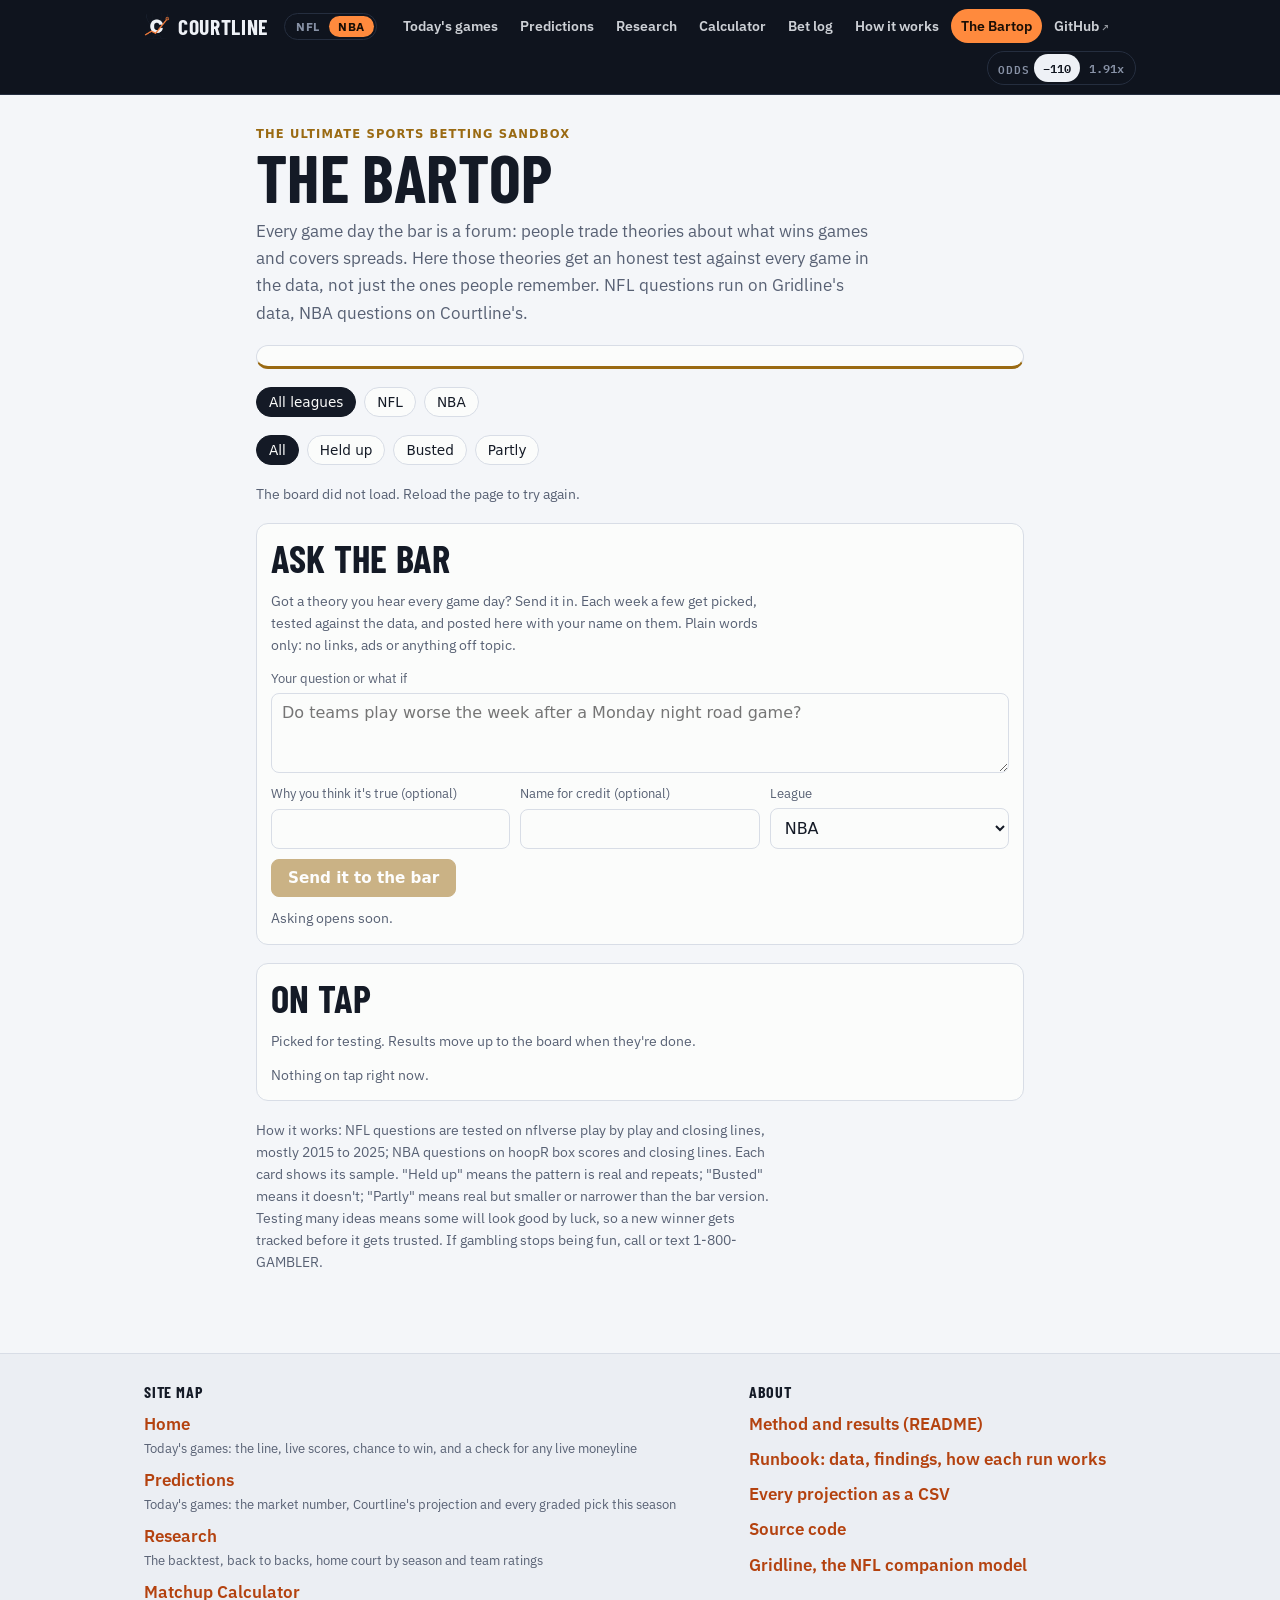
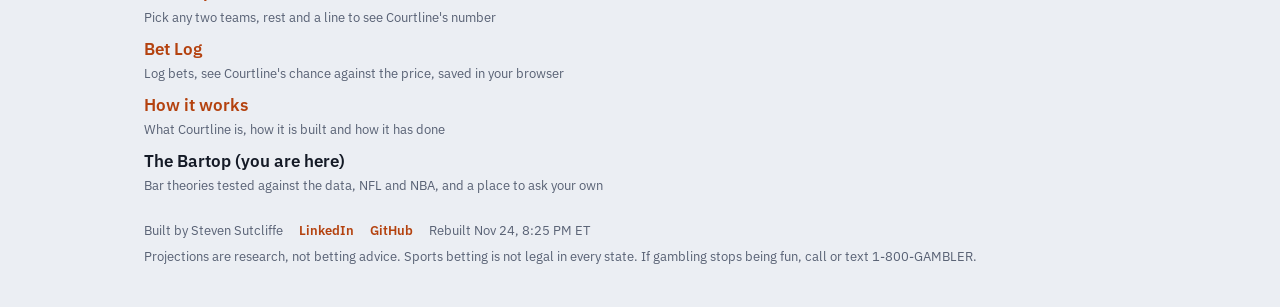
==== docs/bartop.html @ 15ea5fbc "Site rebuild 2026-11-25_0128Z" ====
<!doctype html>
<html lang="en">
<head>
<meta charset="utf-8">
<meta name="viewport" content="width=device-width, initial-scale=1, viewport-fit=cover">
<title>The Bartop: betting theories tested against the data | Courtline</title>
<meta name="description" content="Bar talk put to the test: NFL and NBA betting theories checked against every game in the data, with verdicts of held up, busted or partly. Ask your own.">
<link rel="canonical" href="https://stevopotpie.github.io/courtline/bartop.html">
<meta property="og:title" content="The Bartop: betting theories tested against the data | Courtline">
<meta property="og:description" content="Bar talk put to the test: NFL and NBA betting theories checked against every game in the data, with verdicts of held up, busted or partly. Ask your own.">
<meta property="og:type" content="website">
<meta property="og:url" content="https://stevopotpie.github.io/courtline/bartop.html">
<meta property="og:image" content="https://stevopotpie.github.io/courtline/og.png">
<meta name="twitter:card" content="summary_large_image">
<link rel="icon" type="image/png" href="icon.png">
<link rel="apple-touch-icon" href="icon.png">
<link rel="preconnect" href="https://fonts.googleapis.com">
<link rel="preconnect" href="https://fonts.gstatic.com" crossorigin>
<link rel="stylesheet" href="https://fonts.googleapis.com/css2?family=Barlow+Condensed:wght@600;700&family=IBM+Plex+Mono:wght@500;600&family=IBM+Plex+Sans:wght@400;500;600&display=swap">
<link rel="stylesheet" href="courtline.css?v=0a99e062">
<script src="courtline.js?v=d010fda8"></script>
</head>
<body>
<nav class="cl-nav" aria-label="Courtline pages"><div class="cl-in"><a class="cl-brand" href="./"><img src="icon.png" alt="" width="26" height="26">Courtline</a><span class="sb-sw" role="group" aria-label="Switch sport"><a href="https://stevopotpie.github.io/gridline/" title="Gridline, the NFL model">NFL</a><a class="on" href="./" aria-current="true" title="Courtline, the NBA model">NBA</a></span><div class="cl-links"><a href="index.html">Today's games</a><a href="predictions.html">Predictions</a><a href="research.html">Research</a><a href="calculator.html">Calculator</a><a href="bet-log.html">Bet log</a><a href="how-it-works.html">How it works</a><a href="bartop.html" aria-current="page">The Bartop</a><a class="ext" href="https://github.com/stevopotpie/courtline">GitHub</a></div><div class="odds-toggle" role="group" aria-label="Show odds as"><span class="ot-l">Odds</span><button type="button" data-fmt="am" aria-pressed="true" title="American odds">&minus;110</button><button type="button" data-fmt="dec" aria-pressed="false" title="Decimal odds">1.91x</button></div></div></nav>
<main class="wrap" style="padding-top:2rem;padding-bottom:3rem"><!-- The Bartop, public page body (shared by Gridline and Courtline; copy changes to both). courtline is gridline or courtline.
     Verdicts and the On tap list come from /gridline/bartop.json, updated after each weekly review.
     ASK_URL is the Cloudflare Worker from bartop/worker.js; while it is empty the form says asking opens soon. -->
<style>
.bt{--bt-panel:var(--panel,#fbfcfb);--bt-line:var(--line,#d5dcd7);--bt-ink:var(--ink,#18201b);--bt-muted:var(--muted,#5b665f);--bt-chip:rgba(127,127,127,.12);
  --bt-held:#1f7a4a;--bt-busted:#b23b2e;--bt-partly:#a86b08;--bt-brass:#9a6a12;display:grid;gap:18px}
@media (prefers-color-scheme: dark){.bt{--bt-held:#5fd394;--bt-busted:#ef7d6f;--bt-partly:#e6a933;--bt-brass:#d9a441}}
.bt h1{margin:0}
.bt .sub{color:var(--bt-muted);margin:.4rem 0 0;max-width:62ch}
.bt .eb{font:600 .72rem system-ui,sans-serif;letter-spacing:.1em;text-transform:uppercase;color:var(--bt-brass)}
.bt .rail{display:flex;flex-wrap:wrap;gap:8px 22px;align-items:baseline;border:1px solid var(--bt-line);border-bottom:3px solid var(--bt-brass);border-radius:12px;padding:10px 14px;background:var(--bt-panel)}
.bt .tally b{font:700 1.6rem/1 var(--f-display,var(--font-display,system-ui));font-variant-numeric:tabular-nums;margin-right:5px}
.bt .tally span{font:600 .7rem system-ui,sans-serif;letter-spacing:.08em;text-transform:uppercase;color:var(--bt-muted)}
.bt .tally.held b{color:var(--bt-held)}.bt .tally.busted b{color:var(--bt-busted)}.bt .tally.partly b{color:var(--bt-partly)}
.bt .chips{display:flex;flex-wrap:wrap;gap:8px}
.bt .chip{border:1px solid var(--bt-line);background:var(--bt-panel);color:var(--bt-ink);border-radius:999px;padding:6px 12px;font:500 .85rem system-ui,sans-serif;cursor:pointer}
.bt .chip[aria-pressed="true"]{background:var(--bt-ink);color:var(--bt-panel);border-color:var(--bt-ink)}
.bt .cards{display:grid;gap:12px;grid-template-columns:minmax(0,1fr)}
@media (min-width:700px){.bt .cards{grid-template-columns:repeat(2,minmax(0,1fr))}}
.bt .card{background:var(--bt-panel);border:1px solid var(--bt-line);border-radius:12px;padding:14px;display:grid;gap:8px;align-content:start;min-width:0}
.bt .top{display:flex;justify-content:space-between;gap:8px;align-items:center;flex-wrap:wrap}
.bt .stamp{font:700 .78rem var(--f-display,var(--font-display,system-ui));letter-spacing:.1em;text-transform:uppercase;border:2px solid currentColor;border-radius:4px;padding:1px 8px}
.bt .stamp.held{color:var(--bt-held)}.bt .stamp.busted{color:var(--bt-busted)}.bt .stamp.partly{color:var(--bt-partly)}.bt .stamp.cant{color:var(--bt-muted)}
.bt .tags{display:flex;gap:8px;align-items:center}
.bt .lg{font:700 .7rem system-ui,sans-serif;letter-spacing:.08em;border-radius:4px;padding:1px 7px;background:var(--bt-ink);color:var(--bt-panel)}
.bt .lg.NBA{background:var(--bt-brass);color:#fff}
.bt .topic{font:600 .7rem system-ui,sans-serif;letter-spacing:.08em;text-transform:uppercase;color:var(--bt-muted)}
.bt .q{font:600 1.3rem/1.15 var(--f-display,var(--font-display,system-ui));margin:0}
.bt .stat{font:500 .86rem/1.45 ui-monospace,Menlo,monospace;background:var(--bt-chip);border-radius:8px;padding:8px 10px}
.bt .line{margin:0;font-size:.9rem}
.bt .line b{font:600 .7rem system-ui,sans-serif;letter-spacing:.08em;text-transform:uppercase;color:var(--bt-muted);margin-right:6px}
.bt .foot{font:400 .76rem ui-monospace,Menlo,monospace;color:var(--bt-muted);border-top:1px dashed var(--bt-line);padding-top:6px}
.bt .panel2{background:var(--bt-panel);border:1px solid var(--bt-line);border-radius:12px;padding:14px;display:grid;gap:12px}
.bt h2{margin:0}
.bt .note{font-size:.86rem;color:var(--bt-muted);margin:0}
.bt form{display:grid;gap:10px}
.bt label{display:grid;gap:4px;font-size:.82rem;color:var(--bt-muted)}
.bt textarea,.bt input,.bt select{font:400 1rem system-ui,sans-serif;padding:9px 10px;border:1px solid var(--bt-line);border-radius:8px;background:transparent;color:var(--bt-ink);width:100%;box-sizing:border-box}
.bt textarea{min-height:80px;resize:vertical}
.bt .g3{display:grid;grid-template-columns:repeat(auto-fit,minmax(180px,1fr));gap:10px}
.bt .hp{position:absolute;left:-9999px;width:1px;height:1px;overflow:hidden}
.bt button.go{font:600 .95rem system-ui,sans-serif;border-radius:8px;padding:9px 16px;border:1px solid var(--bt-brass);background:var(--bt-brass);color:#fff;cursor:pointer;justify-self:start}
.bt button.go:disabled{opacity:.5;cursor:default}
.bt .msg{margin:0;font-size:.88rem}.bt .msg.err{color:var(--bt-busted)}
.bt .tap{display:grid;gap:10px}
.bt .tap div{border-top:1px solid var(--bt-line);padding-top:10px}.bt .tap div:first-child{border-top:0;padding-top:0}
.bt .tap p{margin:0}
</style>
<div class="bt">
  <header>
    <div class="eb">The Ultimate Sports Betting Sandbox</div>
    <h1>The Bartop</h1>
    <p class="sub">Every game day the bar is a forum: people trade theories about what wins games and covers spreads. Here those theories get an honest test against every game in the data, not just the ones people remember. NFL questions run on Gridline's data, NBA questions on Courtline's.</p>
  </header>
  <div class="rail" id="bt-tally"></div>
  <div class="chips" id="bt-leagues" role="group" aria-label="Filter by league"></div>
  <div class="chips" id="bt-verdicts" role="group" aria-label="Filter by verdict"></div>
  <div class="cards" id="bt-cards"><p class="note">Pouring the verdicts…</p></div>

  <section class="panel2" id="ask">
    <h2>Ask the bar</h2>
    <p class="note">Got a theory you hear every game day? Send it in. Each week a few get picked, tested against the data, and posted here with your name on them. Plain words only: no links, ads or anything off topic.</p>
    <form id="bt-form" novalidate>
      <label>Your question or what if<textarea id="bt-q" maxlength="300" required placeholder="Do teams play worse the week after a Monday night road game?"></textarea></label>
      <div class="g3">
        <label>Why you think it's true (optional)<input id="bt-why" maxlength="200" autocomplete="off"></label>
        <label>Name for credit (optional)<input id="bt-name" maxlength="40" autocomplete="off"></label>
        <label>League<select id="bt-league"><option>NFL</option><option>NBA</option></select></label>
      </div>
      <div class="hp" aria-hidden="true"><label>Leave this empty<input id="bt-website" tabindex="-1" autocomplete="off"></label></div>
      <button type="submit" class="go" id="bt-send">Send it to the bar</button>
      <p class="msg" id="bt-msg" aria-live="polite"></p>
    </form>
  </section>

  <section class="panel2">
    <h2>On tap</h2>
    <p class="note">Picked for testing. Results move up to the board when they're done.</p>
    <div class="tap" id="bt-tap"><p class="note">Nothing on tap right now.</p></div>
  </section>

  <p class="note">How it works: NFL questions are tested on nflverse play by play and closing lines, mostly 2015 to 2025; NBA questions on hoopR box scores and closing lines. Each card shows its sample. "Held up" means the pattern is real and repeats; "Busted" means it doesn't; "Partly" means real but smaller or narrower than the bar version. Testing many ideas means some will look good by luck, so a new winner gets tracked before it gets trusted. If gambling stops being fun, call or text 1-800-GAMBLER.</p>
</div>
<script>
(function () {
  var SITE = "courtline", ASK_URL = "", DATA = "/gridline/bartop.json";
  var V = {held: "Held up", busted: "Busted", partly: "Partly", cant: "Can't test"};
  var $ = function (id) { return document.getElementById(id); };
  var el = function (t, c, x) { var e = document.createElement(t); if (c) e.className = c; if (x != null) e.textContent = x; return e; };
  var tested = [], league = "all", verdict = "all";
  $("bt-league").value = SITE === "courtline" ? "NBA" : "NFL";
  function chips(box, list, get, set) {
    list.forEach(function (o) { var b = el("button", "chip", o[1]); b.type = "button"; b.setAttribute("aria-pressed", String(o[0] === get()));
      b.addEventListener("click", function () { set(o[0]); [].forEach.call(box.children, function (x) { x.setAttribute("aria-pressed", String(x === b)); }); render(); });
      box.appendChild(b); });
  }
  chips($("bt-leagues"), [["all", "All leagues"], ["NFL", "NFL"], ["NBA", "NBA"]], function () { return league; }, function (v) { league = v; });
  chips($("bt-verdicts"), [["all", "All"], ["held", "Held up"], ["busted", "Busted"], ["partly", "Partly"]], function () { return verdict; }, function (v) { verdict = v; });
  function render() {
    var box = $("bt-cards"); box.innerHTML = "";
    var list = tested.filter(function (v) { return (league === "all" || v.league === league) && (verdict === "all" || v.verdict === verdict); })
      .sort(function (a, b) { return (b.order || 0) - (a.order || 0); });
    if (!list.length) { box.appendChild(el("p", "note", tested.length ? "No verdicts match. Try another filter." : "The board fills as questions get tested.")); return; }
    list.forEach(function (v) {
      var c = el("article", "card"), top = el("div", "top"), tags = el("div", "tags");
      tags.appendChild(el("span", "lg " + v.league, v.league)); tags.appendChild(el("span", "topic", v.topic || ""));
      top.appendChild(el("span", "stamp " + (V[v.verdict] ? v.verdict : "cant"), V[v.verdict] || "Can't test")); top.appendChild(tags);
      c.appendChild(top); c.appendChild(el("h3", "q", "“" + v.q + "”"));
      if (v.stat) c.appendChild(el("div", "stat", v.stat));
      [["Why", v.why], ["For a bet", v.bet]].forEach(function (p) { if (!p[1]) return; var l = el("p", "line"); l.appendChild(el("b", null, p[0])); l.appendChild(document.createTextNode(p[1])); c.appendChild(l); });
      c.appendChild(el("div", "foot", [v.tested ? "Tested " + v.tested : "", v.asked ? "asked by " + v.asked : "", v.sample || ""].filter(Boolean).join(" · ")));
      box.appendChild(c);
    });
  }
  fetch(DATA, {cache: "no-cache"}).then(function (r) { return r.json(); }).then(function (d) {
    tested = d.tested || [];
    var n = function (k) { return tested.filter(function (v) { return v.verdict === k; }).length; }, t = $("bt-tally");
    [["", tested.length, "tested"], ["held", n("held"), "held up"], ["busted", n("busted"), "busted"], ["partly", n("partly"), "partly"], ["", (d.on_tap || []).length, "on tap"]]
      .forEach(function (x) { var s = el("div", "tally " + x[0]); s.appendChild(el("b", null, String(x[1]))); s.appendChild(el("span", null, x[2])); t.appendChild(s); });
    var tap = $("bt-tap");
    if ((d.on_tap || []).length) { tap.innerHTML = ""; d.on_tap.forEach(function (q) { var row = el("div"); row.appendChild(el("p", null, q.text));
      row.appendChild(el("p", "note", [q.league, q.status === "testing" ? "testing now" : "on tap", q.name ? "asked by " + q.name : ""].filter(Boolean).join(" · "))); tap.appendChild(row); }); }
    render();
  }).catch(function () { $("bt-cards").innerHTML = '<p class="note">The board did not load. Reload the page to try again.</p>'; });

  var msg = function (t, err) { $("bt-msg").textContent = t; $("bt-msg").className = "msg" + (err ? " err" : ""); };
  if (!ASK_URL) { $("bt-send").disabled = true; msg("Asking opens soon."); }
  $("bt-form").addEventListener("submit", function (e) {
    e.preventDefault(); if (!ASK_URL) return;
    var text = $("bt-q").value.trim();
    if (text.length < 15) { msg("Write the theory out in a sentence so it can be tested.", true); return; }
    $("bt-send").disabled = true; msg("Sending…");
    fetch(ASK_URL, {method: "POST", headers: {"Content-Type": "application/json"}, body: JSON.stringify({text: text, why: $("bt-why").value, name: $("bt-name").value,
      league: $("bt-league").value, site: SITE, website: $("bt-website").value})})
      .then(function (r) { return r.json().catch(function () { return {}; }).then(function (j) { return {ok: r.ok && j.ok, err: j.error}; }); })
      .then(function (r) { if (r.ok) { $("bt-q").value = ""; $("bt-why").value = ""; msg("Got it. If it gets picked, it goes on tap here with your name on it."); }
        else msg(r.err || "Couldn't send that. Try again in a minute.", true); })
      .catch(function () { msg("Couldn't send that. Try again in a minute.", true); })
      .then(function () { $("bt-send").disabled = false; });
  });
})();
</script>
</main><footer class="cl-map"><div class="cl-in"><nav aria-label="Site map"><h2>Site map</h2><ul><li><a href="./">Home</a><span class="d">Today&#x27;s games: the line, live scores, chance to win, and a check for any live moneyline</span></li><li><a href="predictions.html">Predictions</a><span class="d">Today&#x27;s games: the market number, Courtline&#x27;s projection and every graded pick this season</span></li><li><a href="research.html">Research</a><span class="d">The backtest, back to backs, home court by season and team ratings</span></li><li><a href="calculator.html">Matchup Calculator</a><span class="d">Pick any two teams, rest and a line to see Courtline&#x27;s number</span></li><li><a href="bet-log.html">Bet Log</a><span class="d">Log bets, see Courtline&#x27;s chance against the price, saved in your browser</span></li><li><a href="how-it-works.html">How it works</a><span class="d">What Courtline is, how it is built and how it has done</span></li><li><span class="here">The Bartop (you are here)</span><span class="d">Bar theories tested against the data, NFL and NBA, and a place to ask your own</span></li></ul></nav><nav aria-label="About Courtline"><h2>About</h2><ul><li><a href="https://github.com/stevopotpie/courtline#readme">Method and results (README)</a></li><li><a href="https://github.com/stevopotpie/courtline/blob/main/RUNBOOK.md">Runbook: data, findings, how each run works</a></li><li><a href="https://github.com/stevopotpie/courtline/blob/main/data/predictions.csv">Every projection as a CSV</a></li><li><a href="https://github.com/stevopotpie/courtline">Source code</a></li><li><a href="https://stevopotpie.github.io/gridline/">Gridline, the NFL companion model</a></li></ul></nav><div class="foot"><span>Built by Steven Sutcliffe</span><a href="https://www.linkedin.com/in/steven-sutcliffe/">LinkedIn</a><a href="https://github.com/stevopotpie">GitHub</a><span>Rebuilt Nov 24, 8:25 PM ET</span><span>Projections are research, not betting advice. Sports betting is not legal in every state. If gambling stops being fun, call or text 1-800-GAMBLER.</span></div></div></footer>
</body>
</html>
---- docs/courtline.css ----
/* Courtline site styles, shared by every page (copied to docs/ by site/build.py).
   Layout: one reading column per page; a dark arena-scoreboard bar on top; court-line orange as the one accent. */
:root {
  --bg: #F4F6F9; --surface: #FFFFFF; --sunk: #EBEEF3; --ink: #141A26; --muted: #586174; --line: #D8DDE6; --court: #E4E8EF;
  --accent: #D9541A; --accent-ink: #B4420F; --accent-soft: #FBE5D9;
  --good: #1F7A4D; --good-soft: #DDF1E6; --bad: #B4232A; --bad-soft: #F8DEDF; --warn: #A26300;
  --board: #0F141E; --board-edge: #252E3F; --board-ink: #EEF1F6; --board-dim: #8892A6; --board-digit: #FF8A3D;
  --font-display: "Barlow Condensed", "Arial Narrow", "Roboto Condensed", sans-serif;
  --font-body: "IBM Plex Sans", "Segoe UI", system-ui, sans-serif;
  --font-mono: "IBM Plex Mono", ui-monospace, "Cascadia Mono", Consolas, monospace;
  color-scheme: light;
}
@media (prefers-color-scheme: dark) {
  :root:not([data-theme="light"]) {
    --bg: #0D121B; --surface: #141B27; --sunk: #101622; --ink: #E7EBF2; --muted: #9AA3B6; --line: #283246; --court: #1B2434;
    --accent: #F07A3A; --accent-ink: #F59A64; --accent-soft: #3A2418;
    --good: #4CC38A; --good-soft: #15302A; --bad: #F2777D; --bad-soft: #3A1C21; --warn: #F0B455;
    --board: #070A10; --board-edge: #222B3B;
    color-scheme: dark;
  }
}
:root[data-theme="dark"] {
  --bg: #0D121B; --surface: #141B27; --sunk: #101622; --ink: #E7EBF2; --muted: #9AA3B6; --line: #283246; --court: #1B2434;
  --accent: #F07A3A; --accent-ink: #F59A64; --accent-soft: #3A2418;
  --good: #4CC38A; --good-soft: #15302A; --bad: #F2777D; --bad-soft: #3A1C21; --warn: #F0B455;
  --board: #070A10; --board-edge: #222B3B;
  color-scheme: dark;
}

*, *::before, *::after { box-sizing: border-box; }
html { -webkit-text-size-adjust: 100%; }
body { margin: 0; background: var(--bg); color: var(--ink); font-family: var(--font-body); font-size: 1.0625rem; line-height: 1.6; }
img { max-width: 100%; }
[hidden] { display: none !important; }
a { color: var(--accent-ink); text-underline-offset: 3px; }
:focus-visible { outline: 2px solid var(--accent); outline-offset: 3px; border-radius: 4px; }
.wrap { max-width: 50rem; margin: 0 auto; padding-left: max(16px, env(safe-area-inset-left, 0px)); padding-right: max(16px, env(safe-area-inset-right, 0px)); }
.wrap.wide { max-width: 64rem; }

h1, h2, h3 { font-family: var(--font-display); font-weight: 700; line-height: 1.05; text-wrap: balance; margin: 0; letter-spacing: 0.005em; }
h1 { font-size: clamp(2.4rem, 6.5vw, 4.2rem); text-transform: uppercase; }
h2 { font-size: clamp(1.75rem, 4.2vw, 2.4rem); text-transform: uppercase; }
h3 { font-size: 1.3rem; text-transform: uppercase; letter-spacing: 0.02em; }
p { margin: 0; max-width: 65ch; }
.eyebrow { font-family: var(--font-mono); font-size: 0.76rem; letter-spacing: 0.12em; text-transform: uppercase; color: var(--accent-ink); font-weight: 600; }
.num, .mono { font-family: var(--font-mono); font-variant-numeric: tabular-nums; }
.muted { color: var(--muted); }
.small { font-size: 0.88rem; }

/* top bar */
.cl-nav { background: var(--board); color: var(--board-ink); position: sticky; top: env(safe-area-inset-top, 0px); z-index: 20; border-bottom: 1px solid var(--board-edge); }
body::before { content: ""; position: fixed; inset: 0 0 auto; height: env(safe-area-inset-top, 0px); background: var(--board); z-index: 21; }
.cl-nav .cl-in { max-width: 64rem; margin: 0 auto; display: flex; align-items: center; gap: 0.5rem 1rem; flex-wrap: wrap; padding: 0.55rem max(16px, env(safe-area-inset-right, 0px)) 0.55rem max(16px, env(safe-area-inset-left, 0px)); }
.cl-brand { display: inline-flex; align-items: center; gap: 0.5rem; color: inherit; text-decoration: none; font-family: var(--font-display); font-weight: 700; font-size: 1.35rem; text-transform: uppercase; letter-spacing: 0.03em; }
.cl-brand img { width: 26px; height: 26px; border-radius: 6px; }
/* NFL | NBA switch between the two sandbox sites, next to the logo */
.sb-sw { order: 1; display: inline-flex; border: 1px solid var(--board-edge); border-radius: 999px; padding: 2px; flex: none; }
.sb-sw a { font: 700 0.74rem var(--font-body); letter-spacing: 0.06em; color: var(--board-dim); text-decoration: none; border-radius: 999px; padding: 3px 9px; }
.sb-sw a:hover { color: var(--board-ink); }
.sb-sw a.on { background: var(--board-digit); color: #1A0E05; }
@media (max-width: 480px) { .odds-toggle .ot-l { display: none; } .odds-toggle button { padding: 3px 6px; font-size: 0.72rem; } .cl-nav .cl-in { column-gap: 0.5rem; } .cl-brand { font-size: 1.1rem; gap: 0.35rem; } .cl-brand img { width: 22px; height: 22px; } .sb-sw a { padding: 3px 6px; font-size: 0.7rem; } }
.cl-links { display: flex; gap: 2px; overflow-x: auto; scrollbar-width: none; min-width: 0; flex: 1 1 auto; order: 2; }
.cl-links::-webkit-scrollbar { display: none; }
.cl-links a { color: var(--board-ink); text-decoration: none; font-weight: 600; font-size: 0.86rem; padding: 6px 10px; border-radius: 999px; white-space: nowrap; opacity: 0.85; }
.cl-links a:hover { opacity: 1; background: rgba(255, 255, 255, 0.1); }
.cl-links a[aria-current="page"] { background: var(--board-digit); color: #1A0E05; opacity: 1; }
.cl-links .ext::after { content: " ↗"; font-size: 0.75em; opacity: 0.7; }
.odds-toggle { order: 3; margin-left: auto; display: inline-flex; border: 1px solid var(--board-edge); border-radius: 999px; padding: 2px; }
.odds-toggle button { font: 600 0.78rem var(--font-mono); color: var(--board-dim); background: transparent; border: 0; border-radius: 999px; padding: 4px 9px; cursor: pointer; }
.odds-toggle button[aria-pressed="true"] { background: var(--board-ink); color: var(--board); }
.odds-toggle .ot-l { font: 600 0.66rem var(--font-mono); letter-spacing: 0.1em; text-transform: uppercase; color: var(--board-dim); padding: 0 4px 0 8px; align-self: center; }
.odds-in { display: flex; gap: 0.5rem; align-items: center; }
.odds-in input { flex: 1 1 auto; }
.odds-toggle.inline { order: 0; margin: 0; border-color: var(--line); background: var(--sunk); flex: none; }
.odds-toggle.inline button { color: var(--muted); padding: 6px 10px; }
.odds-toggle.inline button[aria-pressed="true"] { background: var(--ink); color: var(--bg); }
@media (max-width: 720px) {
  .cl-links { order: 4; flex-basis: 100%; }
}

/* page header */
.page-head { padding-block: 2.5rem 1.5rem; display: grid; gap: 0.9rem; }
.lede { font-size: 1.12rem; }
section.block { padding-block: 2.25rem; border-top: 1px solid var(--line); display: grid; gap: 1.1rem; }

/* buttons and pills */
.btn { display: inline-flex; align-items: center; gap: 0.5rem; font: 600 0.95rem var(--font-body); padding: 0.65rem 1.05rem; border-radius: 6px; text-decoration: none; border: 1.5px solid var(--ink); color: var(--ink); background: transparent; cursor: pointer; }
.btn.primary { background: var(--ink); color: var(--bg); }
.btn:hover { border-color: var(--accent); }
.btn.primary:hover { background: var(--accent); border-color: var(--accent); color: #fff; }
.btn.small { font-size: 0.85rem; padding: 0.4rem 0.75rem; }
.actions { display: flex; flex-wrap: wrap; gap: 0.75rem; }
.pill { display: inline-flex; align-items: center; gap: 0.3rem; font: 600 0.72rem var(--font-mono); letter-spacing: 0.04em; text-transform: uppercase; padding: 0.18rem 0.5rem; border-radius: 999px; background: var(--sunk); color: var(--muted); white-space: nowrap; }
.pill.lean { background: var(--accent-soft); color: var(--accent-ink); }
.pill.win { background: var(--good-soft); color: var(--good); }
.pill.loss { background: var(--bad-soft); color: var(--bad); }
.pill.b2b { background: var(--bad-soft); color: var(--bad); }

/* scoreboard */
.board { background: var(--board); color: var(--board-ink); border: 1px solid var(--board-edge); border-radius: 10px; padding: 1.15rem 1.25rem 1rem; display: grid; gap: 0.85rem; }
.board-head { display: flex; justify-content: space-between; gap: 0.5rem 1rem; flex-wrap: wrap; font: 600 0.72rem var(--font-mono); letter-spacing: 0.14em; text-transform: uppercase; color: var(--board-dim); }
.board-grid { display: grid; grid-template-columns: minmax(0, 1fr) auto auto; column-gap: clamp(1rem, 4vw, 2.5rem); row-gap: 0.35rem; align-items: baseline; }
.board-grid .col { font: 700 1.02rem var(--font-display); letter-spacing: 0.08em; text-transform: uppercase; color: var(--board-dim); text-align: right; }
.board-grid .row-label { font: 600 1.12rem var(--font-display); text-transform: uppercase; letter-spacing: 0.04em; }
.board-grid .digit { font: 600 clamp(1.6rem, 5.5vw, 2.5rem) var(--font-mono); font-variant-numeric: tabular-nums; color: var(--board-digit); text-align: right; line-height: 1.1; text-shadow: 0 0 18px rgba(255, 138, 61, 0.35); }
.board-grid .rule { grid-column: 1 / -1; height: 1px; background: var(--board-edge); }
.board-foot { font-size: 0.85rem; color: var(--board-dim); }

/* panels, stats, tables */
.panel { background: var(--surface); border: 1px solid var(--line); border-radius: 10px; padding: 1rem 1.1rem; display: grid; gap: 0.75rem; min-width: 0; }
.panel > * { min-width: 0; }
.stats { display: grid; grid-template-columns: repeat(auto-fit, minmax(11rem, 1fr)); gap: 0.9rem; }
.stat { border-left: 3px solid var(--accent); padding: 0.15rem 0 0.15rem 0.9rem; display: grid; gap: 0.2rem; min-width: 0; }
.stat .big { font: 600 1.75rem var(--font-mono); font-variant-numeric: tabular-nums; line-height: 1.1; }
.stat .what { font-weight: 600; font-size: 0.95rem; }
.stat .n { font-size: 0.85rem; color: var(--muted); }
.scroll { overflow-x: auto; }
table.t { width: 100%; border-collapse: collapse; font-size: 0.9rem; }
table.t th { text-align: left; font: 600 0.68rem var(--font-mono); letter-spacing: 0.1em; text-transform: uppercase; color: var(--muted); padding: 0.55rem 0.65rem; border-bottom: 1px solid var(--line); white-space: nowrap; }
table.t td { padding: 0.5rem 0.65rem; border-bottom: 1px solid var(--line); font-variant-numeric: tabular-nums; white-space: nowrap; }
table.t tr:last-child td { border-bottom: 0; }
table.t .r { text-align: right; }
table.t td.m { font-family: var(--font-mono); }

/* charts */
.chart svg { display: block; width: 100%; min-width: 540px; height: auto; }
.chart .t-label { fill: var(--ink); font: 600 14px var(--font-body); }
.chart .t-sub, .chart .t-axis { fill: var(--muted); font: 12px var(--font-mono); }
.chart .t-val { fill: var(--ink); font: 600 13px var(--font-mono); }
.chart .t-acc { fill: var(--accent-ink); font: 600 12px var(--font-mono); }
.chart .grid { stroke: var(--line); stroke-width: 1; fill: none; }
.chart .track { stroke: var(--line); stroke-width: 2; fill: none; }
.chart .coin { stroke: var(--muted); stroke-width: 1; stroke-dasharray: 3 4; fill: none; }
.chart .be { stroke: var(--accent); stroke-width: 2; fill: none; }
.chart .dot { fill: var(--ink); stroke: var(--surface); stroke-width: 2; }
.chart .bar { fill: var(--accent); }
.chart .bar2 { fill: var(--muted); opacity: 0.55; }
.caption { font-size: 0.85rem; color: var(--muted); }

/* forms */
.grid2 { display: grid; grid-template-columns: repeat(2, minmax(0, 1fr)); gap: 0.8rem 1rem; }
.grid2 .full { grid-column: 1 / -1; }
@media (max-width: 560px) { .grid2 { grid-template-columns: minmax(0, 1fr); } }
.field { display: grid; gap: 0.3rem; min-width: 0; }
.field > span { font: 600 0.72rem var(--font-mono); letter-spacing: 0.08em; text-transform: uppercase; color: var(--muted); }
.field input, .field select { font: 500 1rem var(--font-body); color: var(--ink); background: var(--bg); border: 1px solid var(--line); border-radius: 6px; padding: 0.55rem 0.65rem; width: 100%; min-width: 0; }
.field input:focus, .field select:focus { border-color: var(--accent); outline: none; box-shadow: 0 0 0 3px var(--accent-soft); }
.msg { font-size: 0.88rem; color: var(--muted); }

/* site map footer */
.cl-map { border-top: 1px solid var(--line); margin-top: 2rem; background: var(--sunk); }
.cl-map .cl-in { max-width: 64rem; margin: 0 auto; padding: 1.75rem max(16px, env(safe-area-inset-right, 0px)) 2.5rem max(16px, env(safe-area-inset-left, 0px)); display: grid; gap: 1.5rem; }
@media (min-width: 680px) { .cl-map .cl-in { grid-template-columns: 3fr 2fr; } }
.cl-map h2 { font: 700 1rem var(--font-display); text-transform: uppercase; letter-spacing: 0.05em; margin: 0 0 0.6rem; }
.cl-map ul { list-style: none; margin: 0; padding: 0; display: grid; gap: 0.5rem; }
.cl-map a { font-weight: 600; text-decoration: none; }
.cl-map a:hover { text-decoration: underline; }
.cl-map .d { display: block; color: var(--muted); font-size: 0.82rem; font-weight: 400; }
.cl-map .here { font-weight: 600; }
.cl-map .foot { grid-column: 1 / -1; font-size: 0.82rem; color: var(--muted); display: flex; flex-wrap: wrap; gap: 0.3rem 1rem; }

@media (prefers-reduced-motion: reduce) { * { transition: none !important; animation: none !important; } }
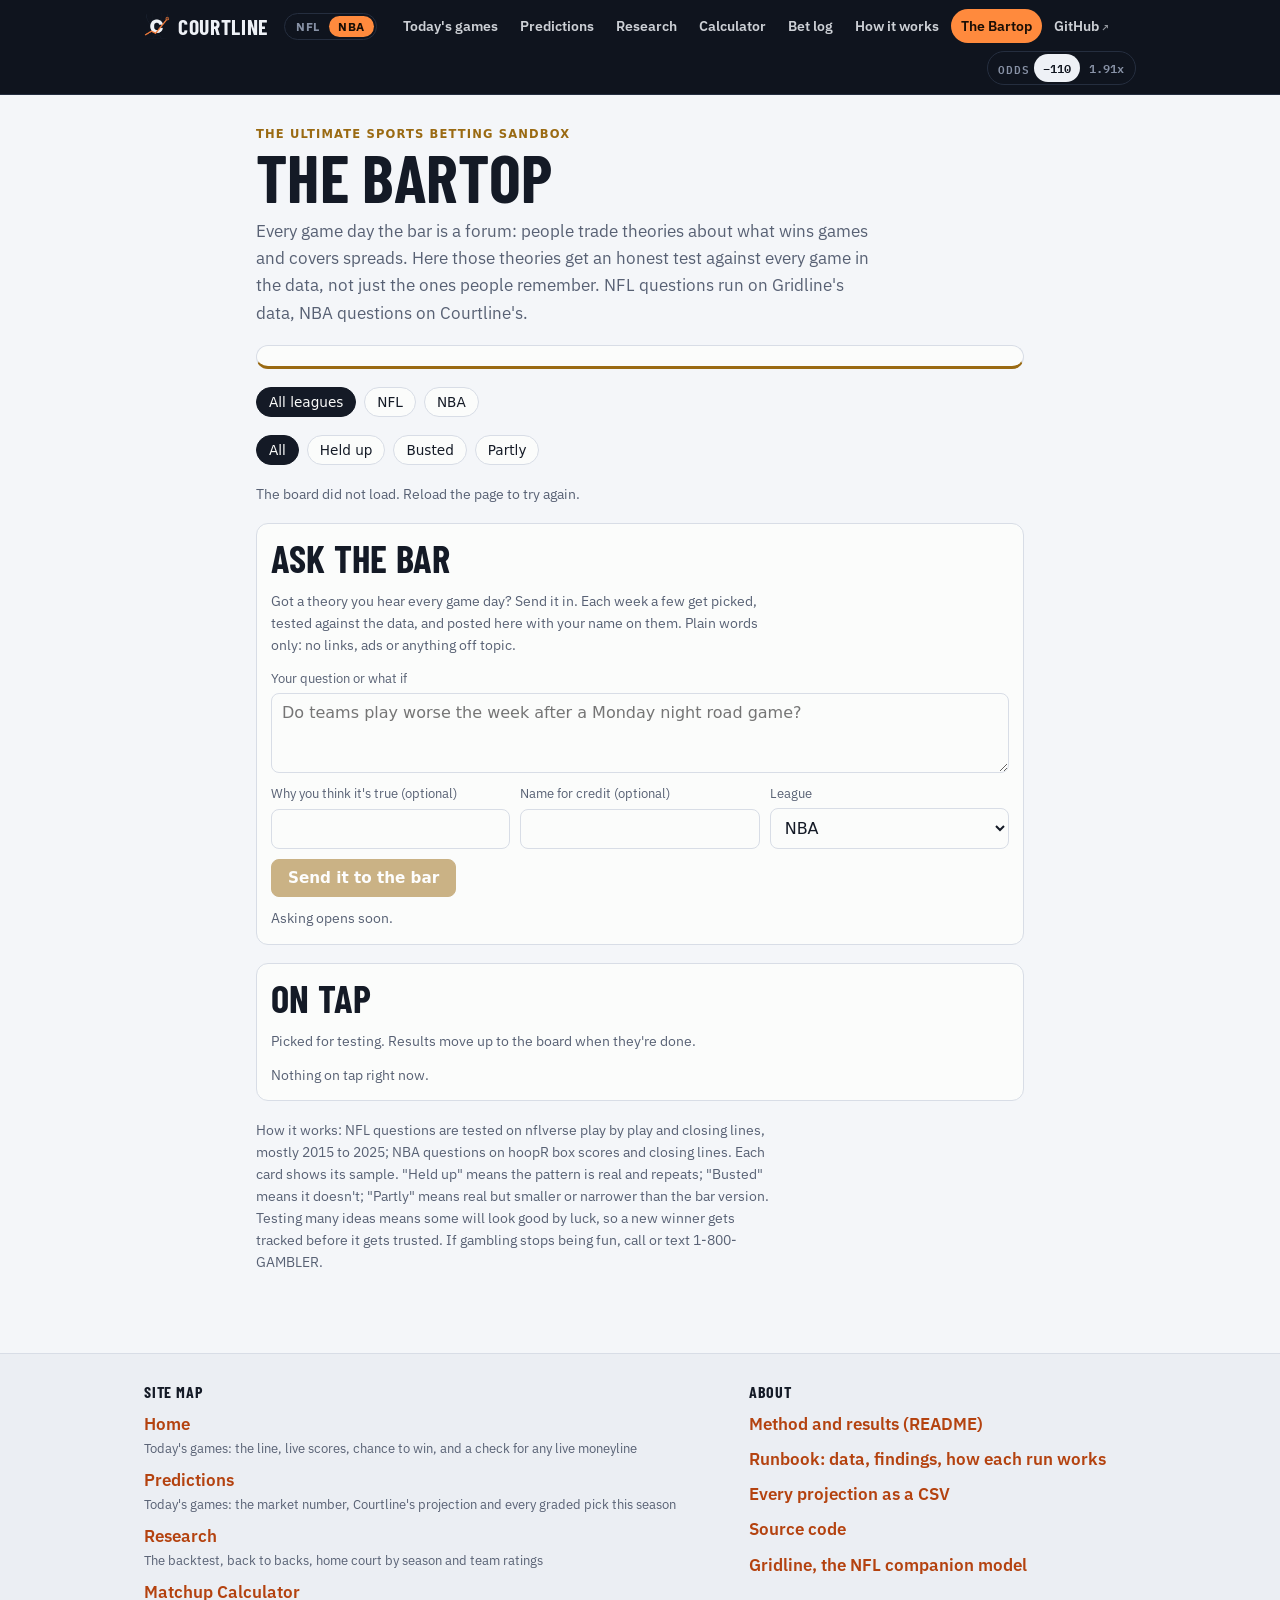
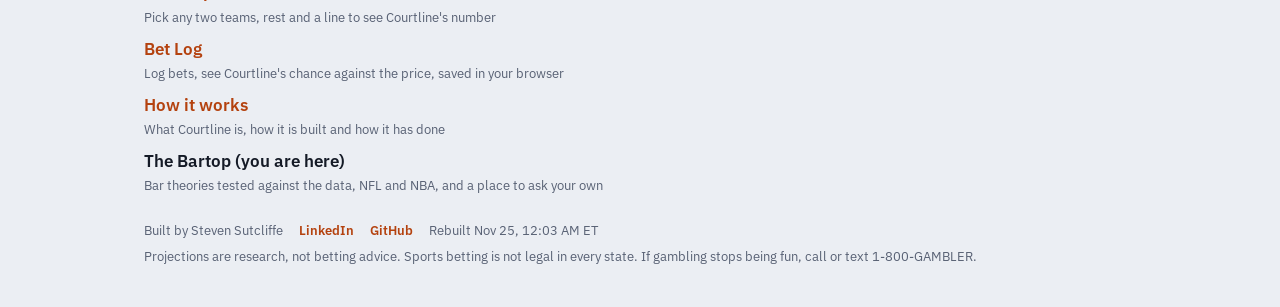
==== commit 9719d388: "NBA odds snapshot 2026-11-25_0502Z and site rebuild" ====
--- a/docs/bartop.html
+++ b/docs/bartop.html
@@ -164,6 +164,6 @@
   });
 })();
 </script>
-</main><footer class="cl-map"><div class="cl-in"><nav aria-label="Site map"><h2>Site map</h2><ul><li><a href="./">Home</a><span class="d">Today&#x27;s games: the line, live scores, chance to win, and a check for any live moneyline</span></li><li><a href="predictions.html">Predictions</a><span class="d">Today&#x27;s games: the market number, Courtline&#x27;s projection and every graded pick this season</span></li><li><a href="research.html">Research</a><span class="d">The backtest, back to backs, home court by season and team ratings</span></li><li><a href="calculator.html">Matchup Calculator</a><span class="d">Pick any two teams, rest and a line to see Courtline&#x27;s number</span></li><li><a href="bet-log.html">Bet Log</a><span class="d">Log bets, see Courtline&#x27;s chance against the price, saved in your browser</span></li><li><a href="how-it-works.html">How it works</a><span class="d">What Courtline is, how it is built and how it has done</span></li><li><span class="here">The Bartop (you are here)</span><span class="d">Bar theories tested against the data, NFL and NBA, and a place to ask your own</span></li></ul></nav><nav aria-label="About Courtline"><h2>About</h2><ul><li><a href="https://github.com/stevopotpie/courtline#readme">Method and results (README)</a></li><li><a href="https://github.com/stevopotpie/courtline/blob/main/RUNBOOK.md">Runbook: data, findings, how each run works</a></li><li><a href="https://github.com/stevopotpie/courtline/blob/main/data/predictions.csv">Every projection as a CSV</a></li><li><a href="https://github.com/stevopotpie/courtline">Source code</a></li><li><a href="https://stevopotpie.github.io/gridline/">Gridline, the NFL companion model</a></li></ul></nav><div class="foot"><span>Built by Steven Sutcliffe</span><a href="https://www.linkedin.com/in/steven-sutcliffe/">LinkedIn</a><a href="https://github.com/stevopotpie">GitHub</a><span>Rebuilt Nov 24, 8:25 PM ET</span><span>Projections are research, not betting advice. Sports betting is not legal in every state. If gambling stops being fun, call or text 1-800-GAMBLER.</span></div></div></footer>
+</main><footer class="cl-map"><div class="cl-in"><nav aria-label="Site map"><h2>Site map</h2><ul><li><a href="./">Home</a><span class="d">Today&#x27;s games: the line, live scores, chance to win, and a check for any live moneyline</span></li><li><a href="predictions.html">Predictions</a><span class="d">Today&#x27;s games: the market number, Courtline&#x27;s projection and every graded pick this season</span></li><li><a href="research.html">Research</a><span class="d">The backtest, back to backs, home court by season and team ratings</span></li><li><a href="calculator.html">Matchup Calculator</a><span class="d">Pick any two teams, rest and a line to see Courtline&#x27;s number</span></li><li><a href="bet-log.html">Bet Log</a><span class="d">Log bets, see Courtline&#x27;s chance against the price, saved in your browser</span></li><li><a href="how-it-works.html">How it works</a><span class="d">What Courtline is, how it is built and how it has done</span></li><li><span class="here">The Bartop (you are here)</span><span class="d">Bar theories tested against the data, NFL and NBA, and a place to ask your own</span></li></ul></nav><nav aria-label="About Courtline"><h2>About</h2><ul><li><a href="https://github.com/stevopotpie/courtline#readme">Method and results (README)</a></li><li><a href="https://github.com/stevopotpie/courtline/blob/main/RUNBOOK.md">Runbook: data, findings, how each run works</a></li><li><a href="https://github.com/stevopotpie/courtline/blob/main/data/predictions.csv">Every projection as a CSV</a></li><li><a href="https://github.com/stevopotpie/courtline">Source code</a></li><li><a href="https://stevopotpie.github.io/gridline/">Gridline, the NFL companion model</a></li></ul></nav><div class="foot"><span>Built by Steven Sutcliffe</span><a href="https://www.linkedin.com/in/steven-sutcliffe/">LinkedIn</a><a href="https://github.com/stevopotpie">GitHub</a><span>Rebuilt Nov 25, 12:03 AM ET</span><span>Projections are research, not betting advice. Sports betting is not legal in every state. If gambling stops being fun, call or text 1-800-GAMBLER.</span></div></div></footer>
 </body>
 </html>
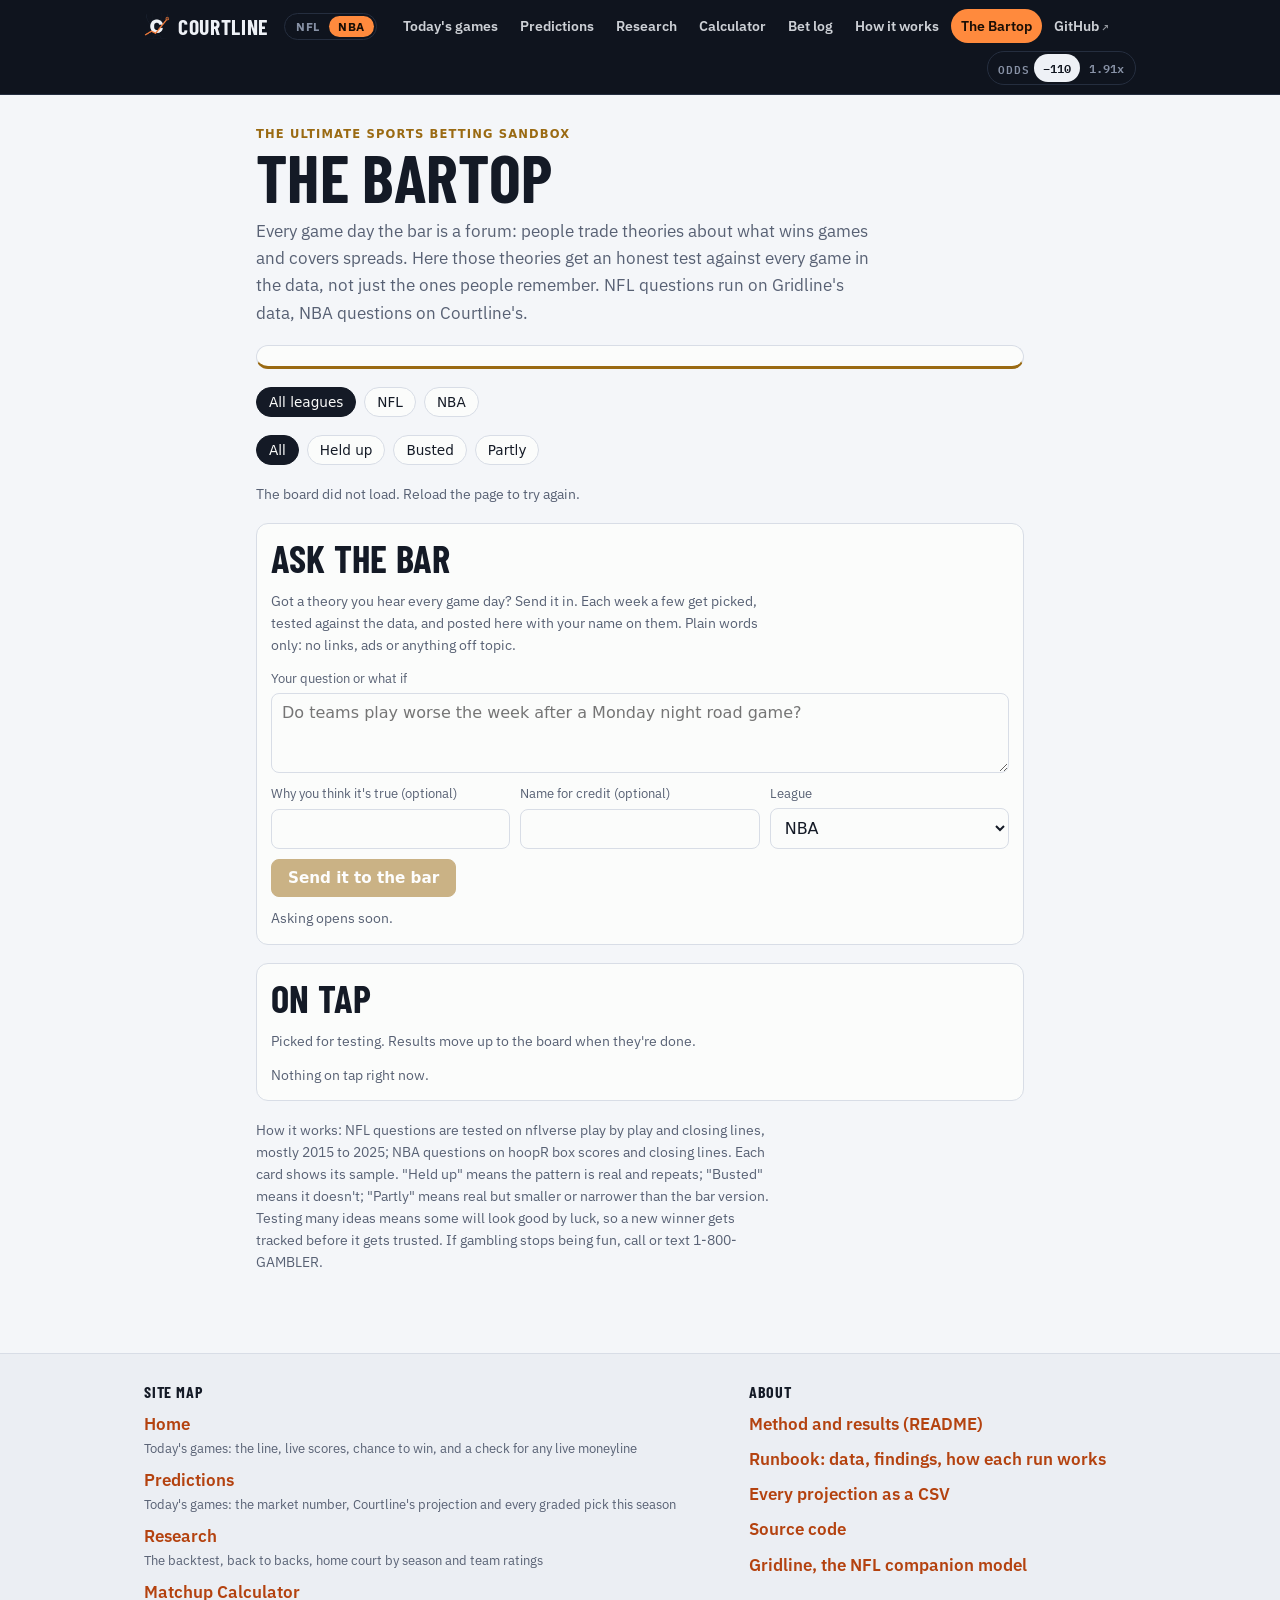
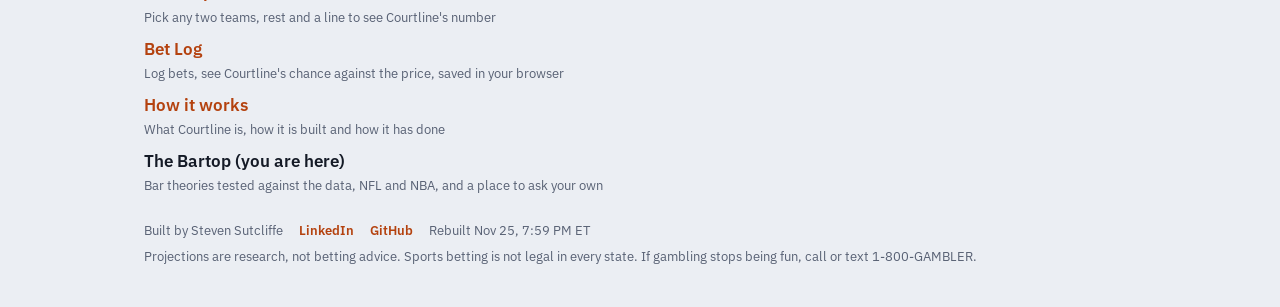
==== commit e209c81e: "Site rebuild 2026-11-26_0101Z" ====
--- a/docs/bartop.html
+++ b/docs/bartop.html
@@ -164,6 +164,6 @@
   });
 })();
 </script>
-</main><footer class="cl-map"><div class="cl-in"><nav aria-label="Site map"><h2>Site map</h2><ul><li><a href="./">Home</a><span class="d">Today&#x27;s games: the line, live scores, chance to win, and a check for any live moneyline</span></li><li><a href="predictions.html">Predictions</a><span class="d">Today&#x27;s games: the market number, Courtline&#x27;s projection and every graded pick this season</span></li><li><a href="research.html">Research</a><span class="d">The backtest, back to backs, home court by season and team ratings</span></li><li><a href="calculator.html">Matchup Calculator</a><span class="d">Pick any two teams, rest and a line to see Courtline&#x27;s number</span></li><li><a href="bet-log.html">Bet Log</a><span class="d">Log bets, see Courtline&#x27;s chance against the price, saved in your browser</span></li><li><a href="how-it-works.html">How it works</a><span class="d">What Courtline is, how it is built and how it has done</span></li><li><span class="here">The Bartop (you are here)</span><span class="d">Bar theories tested against the data, NFL and NBA, and a place to ask your own</span></li></ul></nav><nav aria-label="About Courtline"><h2>About</h2><ul><li><a href="https://github.com/stevopotpie/courtline#readme">Method and results (README)</a></li><li><a href="https://github.com/stevopotpie/courtline/blob/main/RUNBOOK.md">Runbook: data, findings, how each run works</a></li><li><a href="https://github.com/stevopotpie/courtline/blob/main/data/predictions.csv">Every projection as a CSV</a></li><li><a href="https://github.com/stevopotpie/courtline">Source code</a></li><li><a href="https://stevopotpie.github.io/gridline/">Gridline, the NFL companion model</a></li></ul></nav><div class="foot"><span>Built by Steven Sutcliffe</span><a href="https://www.linkedin.com/in/steven-sutcliffe/">LinkedIn</a><a href="https://github.com/stevopotpie">GitHub</a><span>Rebuilt Nov 25, 12:03 AM ET</span><span>Projections are research, not betting advice. Sports betting is not legal in every state. If gambling stops being fun, call or text 1-800-GAMBLER.</span></div></div></footer>
+</main><footer class="cl-map"><div class="cl-in"><nav aria-label="Site map"><h2>Site map</h2><ul><li><a href="./">Home</a><span class="d">Today&#x27;s games: the line, live scores, chance to win, and a check for any live moneyline</span></li><li><a href="predictions.html">Predictions</a><span class="d">Today&#x27;s games: the market number, Courtline&#x27;s projection and every graded pick this season</span></li><li><a href="research.html">Research</a><span class="d">The backtest, back to backs, home court by season and team ratings</span></li><li><a href="calculator.html">Matchup Calculator</a><span class="d">Pick any two teams, rest and a line to see Courtline&#x27;s number</span></li><li><a href="bet-log.html">Bet Log</a><span class="d">Log bets, see Courtline&#x27;s chance against the price, saved in your browser</span></li><li><a href="how-it-works.html">How it works</a><span class="d">What Courtline is, how it is built and how it has done</span></li><li><span class="here">The Bartop (you are here)</span><span class="d">Bar theories tested against the data, NFL and NBA, and a place to ask your own</span></li></ul></nav><nav aria-label="About Courtline"><h2>About</h2><ul><li><a href="https://github.com/stevopotpie/courtline#readme">Method and results (README)</a></li><li><a href="https://github.com/stevopotpie/courtline/blob/main/RUNBOOK.md">Runbook: data, findings, how each run works</a></li><li><a href="https://github.com/stevopotpie/courtline/blob/main/data/predictions.csv">Every projection as a CSV</a></li><li><a href="https://github.com/stevopotpie/courtline">Source code</a></li><li><a href="https://stevopotpie.github.io/gridline/">Gridline, the NFL companion model</a></li></ul></nav><div class="foot"><span>Built by Steven Sutcliffe</span><a href="https://www.linkedin.com/in/steven-sutcliffe/">LinkedIn</a><a href="https://github.com/stevopotpie">GitHub</a><span>Rebuilt Nov 25, 7:59 PM ET</span><span>Projections are research, not betting advice. Sports betting is not legal in every state. If gambling stops being fun, call or text 1-800-GAMBLER.</span></div></div></footer>
 </body>
 </html>
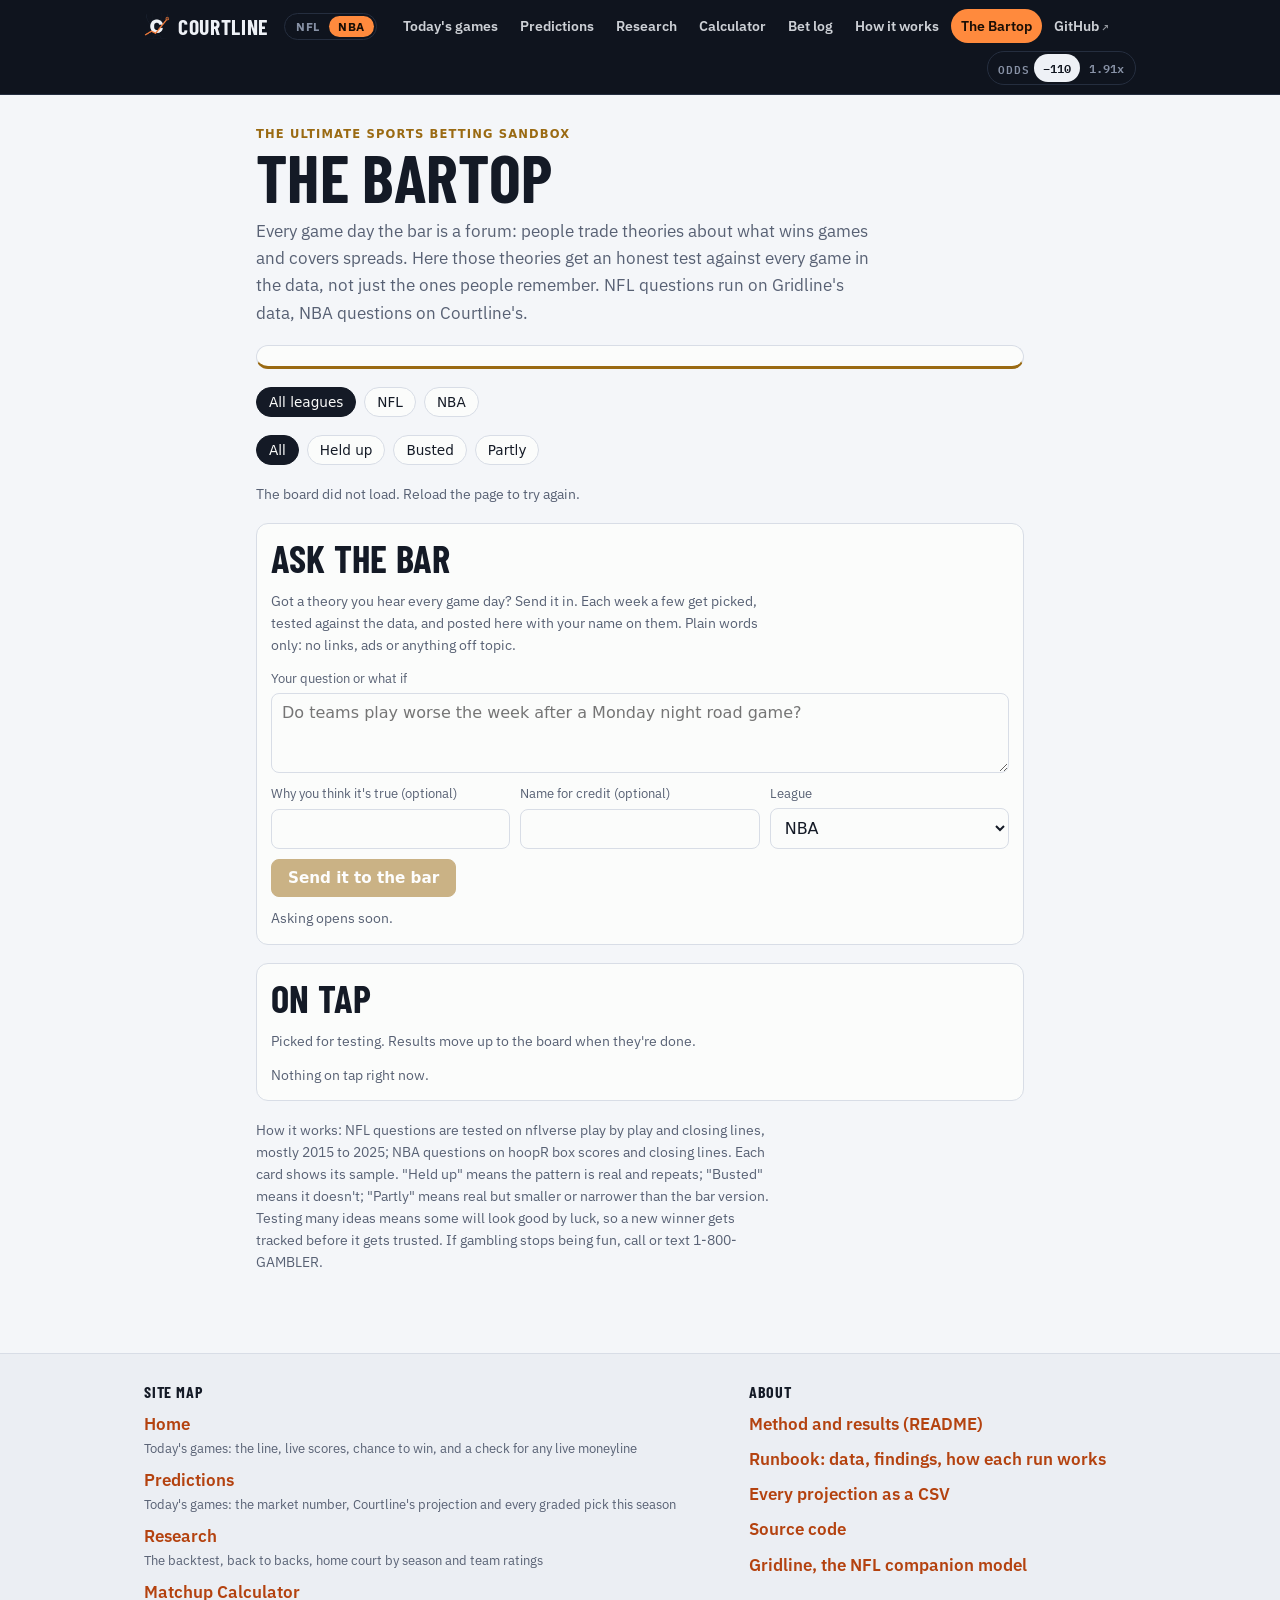
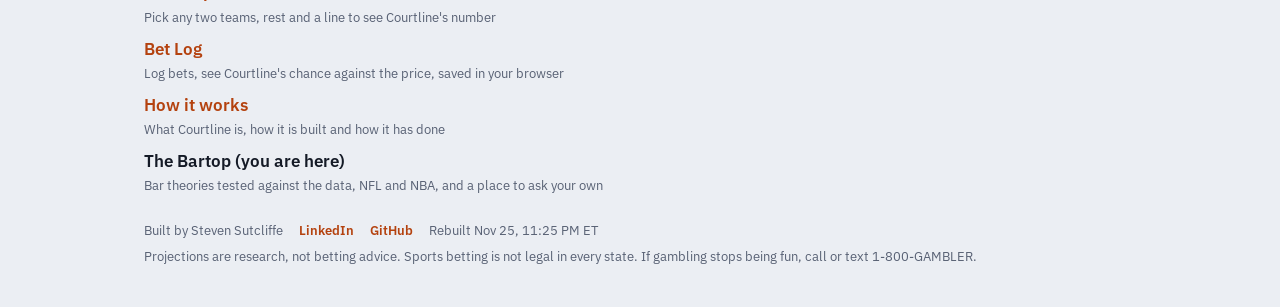
==== commit 779252ac: "NBA odds snapshot 2026-11-26_0425Z and site rebuild" ====
--- a/docs/bartop.html
+++ b/docs/bartop.html
@@ -164,6 +164,6 @@
   });
 })();
 </script>
-</main><footer class="cl-map"><div class="cl-in"><nav aria-label="Site map"><h2>Site map</h2><ul><li><a href="./">Home</a><span class="d">Today&#x27;s games: the line, live scores, chance to win, and a check for any live moneyline</span></li><li><a href="predictions.html">Predictions</a><span class="d">Today&#x27;s games: the market number, Courtline&#x27;s projection and every graded pick this season</span></li><li><a href="research.html">Research</a><span class="d">The backtest, back to backs, home court by season and team ratings</span></li><li><a href="calculator.html">Matchup Calculator</a><span class="d">Pick any two teams, rest and a line to see Courtline&#x27;s number</span></li><li><a href="bet-log.html">Bet Log</a><span class="d">Log bets, see Courtline&#x27;s chance against the price, saved in your browser</span></li><li><a href="how-it-works.html">How it works</a><span class="d">What Courtline is, how it is built and how it has done</span></li><li><span class="here">The Bartop (you are here)</span><span class="d">Bar theories tested against the data, NFL and NBA, and a place to ask your own</span></li></ul></nav><nav aria-label="About Courtline"><h2>About</h2><ul><li><a href="https://github.com/stevopotpie/courtline#readme">Method and results (README)</a></li><li><a href="https://github.com/stevopotpie/courtline/blob/main/RUNBOOK.md">Runbook: data, findings, how each run works</a></li><li><a href="https://github.com/stevopotpie/courtline/blob/main/data/predictions.csv">Every projection as a CSV</a></li><li><a href="https://github.com/stevopotpie/courtline">Source code</a></li><li><a href="https://stevopotpie.github.io/gridline/">Gridline, the NFL companion model</a></li></ul></nav><div class="foot"><span>Built by Steven Sutcliffe</span><a href="https://www.linkedin.com/in/steven-sutcliffe/">LinkedIn</a><a href="https://github.com/stevopotpie">GitHub</a><span>Rebuilt Nov 25, 7:59 PM ET</span><span>Projections are research, not betting advice. Sports betting is not legal in every state. If gambling stops being fun, call or text 1-800-GAMBLER.</span></div></div></footer>
+</main><footer class="cl-map"><div class="cl-in"><nav aria-label="Site map"><h2>Site map</h2><ul><li><a href="./">Home</a><span class="d">Today&#x27;s games: the line, live scores, chance to win, and a check for any live moneyline</span></li><li><a href="predictions.html">Predictions</a><span class="d">Today&#x27;s games: the market number, Courtline&#x27;s projection and every graded pick this season</span></li><li><a href="research.html">Research</a><span class="d">The backtest, back to backs, home court by season and team ratings</span></li><li><a href="calculator.html">Matchup Calculator</a><span class="d">Pick any two teams, rest and a line to see Courtline&#x27;s number</span></li><li><a href="bet-log.html">Bet Log</a><span class="d">Log bets, see Courtline&#x27;s chance against the price, saved in your browser</span></li><li><a href="how-it-works.html">How it works</a><span class="d">What Courtline is, how it is built and how it has done</span></li><li><span class="here">The Bartop (you are here)</span><span class="d">Bar theories tested against the data, NFL and NBA, and a place to ask your own</span></li></ul></nav><nav aria-label="About Courtline"><h2>About</h2><ul><li><a href="https://github.com/stevopotpie/courtline#readme">Method and results (README)</a></li><li><a href="https://github.com/stevopotpie/courtline/blob/main/RUNBOOK.md">Runbook: data, findings, how each run works</a></li><li><a href="https://github.com/stevopotpie/courtline/blob/main/data/predictions.csv">Every projection as a CSV</a></li><li><a href="https://github.com/stevopotpie/courtline">Source code</a></li><li><a href="https://stevopotpie.github.io/gridline/">Gridline, the NFL companion model</a></li></ul></nav><div class="foot"><span>Built by Steven Sutcliffe</span><a href="https://www.linkedin.com/in/steven-sutcliffe/">LinkedIn</a><a href="https://github.com/stevopotpie">GitHub</a><span>Rebuilt Nov 25, 11:25 PM ET</span><span>Projections are research, not betting advice. Sports betting is not legal in every state. If gambling stops being fun, call or text 1-800-GAMBLER.</span></div></div></footer>
 </body>
 </html>
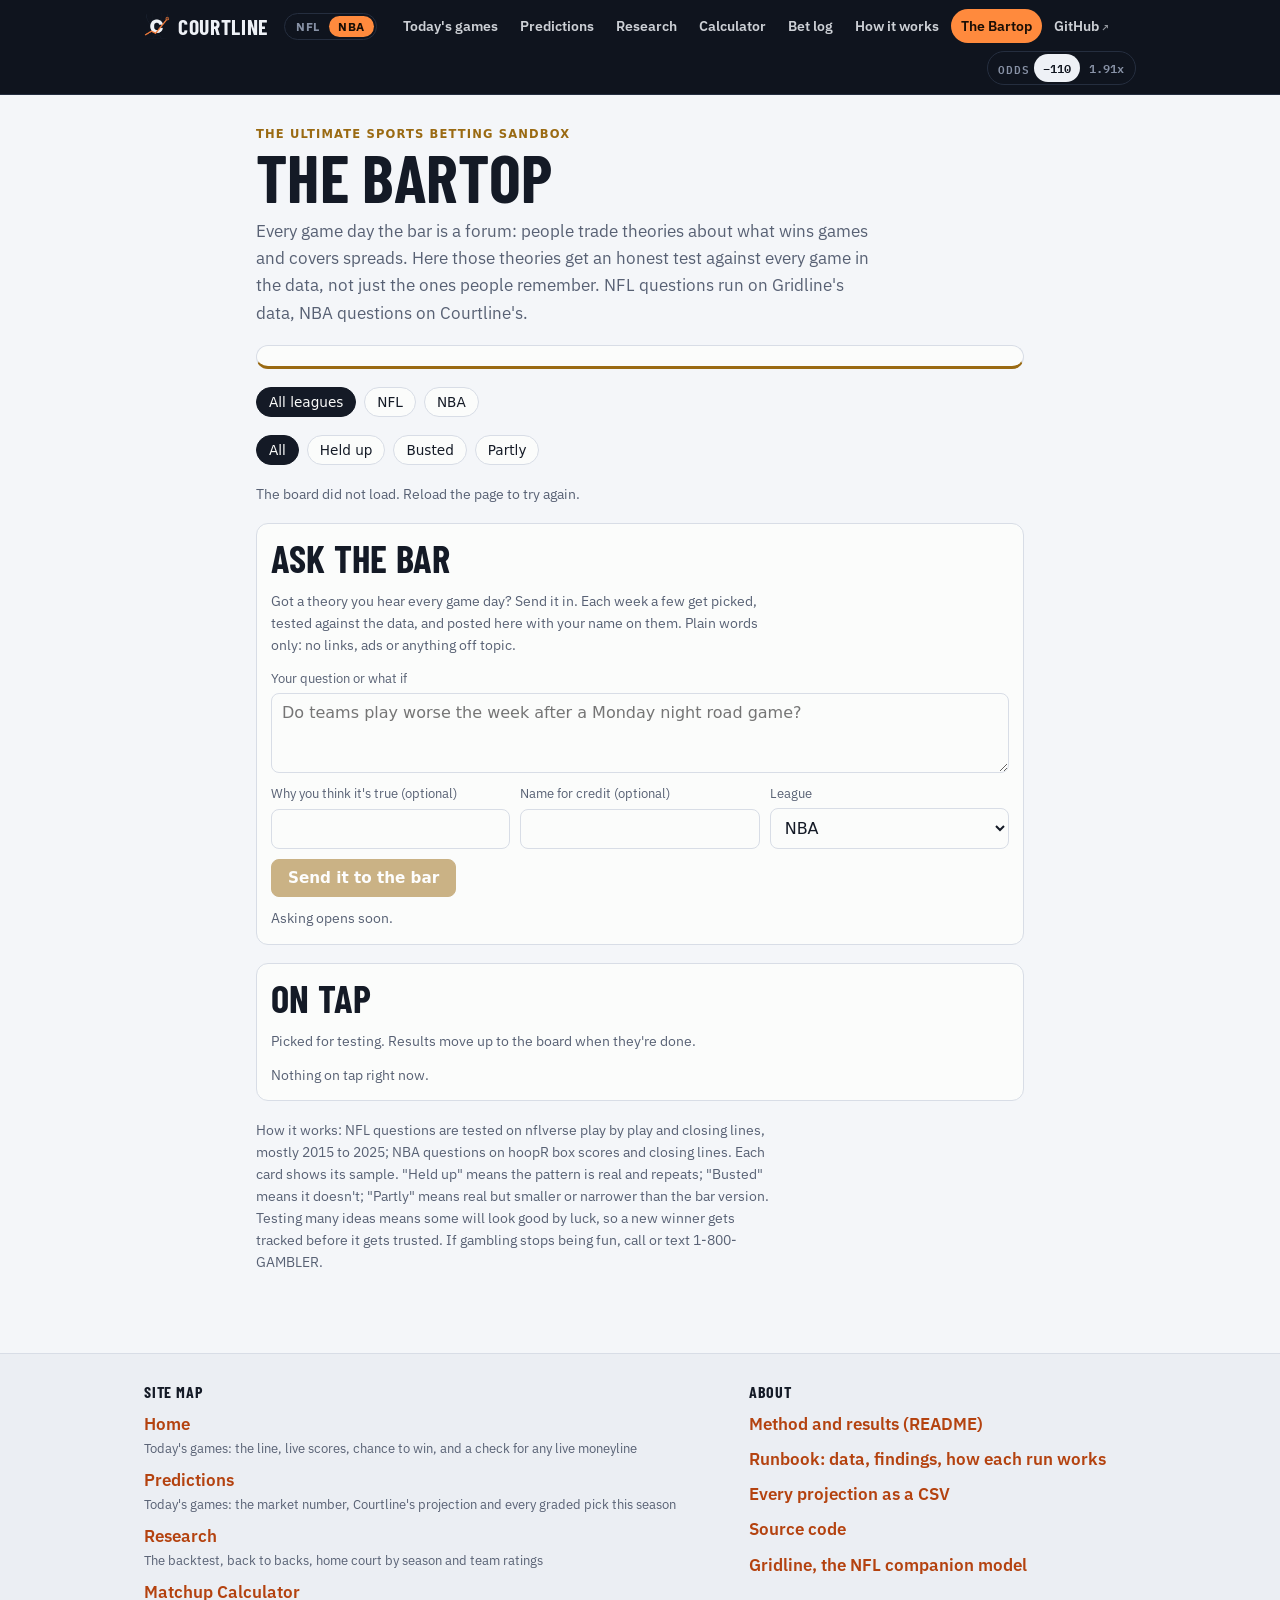
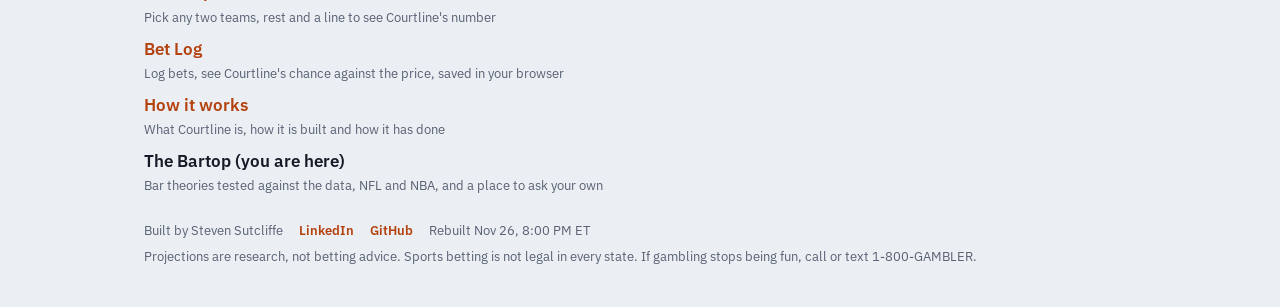
==== commit 5f73c4c7: "Site rebuild 2026-11-27_0103Z" ====
--- a/docs/bartop.html
+++ b/docs/bartop.html
@@ -164,6 +164,6 @@
   });
 })();
 </script>
-</main><footer class="cl-map"><div class="cl-in"><nav aria-label="Site map"><h2>Site map</h2><ul><li><a href="./">Home</a><span class="d">Today&#x27;s games: the line, live scores, chance to win, and a check for any live moneyline</span></li><li><a href="predictions.html">Predictions</a><span class="d">Today&#x27;s games: the market number, Courtline&#x27;s projection and every graded pick this season</span></li><li><a href="research.html">Research</a><span class="d">The backtest, back to backs, home court by season and team ratings</span></li><li><a href="calculator.html">Matchup Calculator</a><span class="d">Pick any two teams, rest and a line to see Courtline&#x27;s number</span></li><li><a href="bet-log.html">Bet Log</a><span class="d">Log bets, see Courtline&#x27;s chance against the price, saved in your browser</span></li><li><a href="how-it-works.html">How it works</a><span class="d">What Courtline is, how it is built and how it has done</span></li><li><span class="here">The Bartop (you are here)</span><span class="d">Bar theories tested against the data, NFL and NBA, and a place to ask your own</span></li></ul></nav><nav aria-label="About Courtline"><h2>About</h2><ul><li><a href="https://github.com/stevopotpie/courtline#readme">Method and results (README)</a></li><li><a href="https://github.com/stevopotpie/courtline/blob/main/RUNBOOK.md">Runbook: data, findings, how each run works</a></li><li><a href="https://github.com/stevopotpie/courtline/blob/main/data/predictions.csv">Every projection as a CSV</a></li><li><a href="https://github.com/stevopotpie/courtline">Source code</a></li><li><a href="https://stevopotpie.github.io/gridline/">Gridline, the NFL companion model</a></li></ul></nav><div class="foot"><span>Built by Steven Sutcliffe</span><a href="https://www.linkedin.com/in/steven-sutcliffe/">LinkedIn</a><a href="https://github.com/stevopotpie">GitHub</a><span>Rebuilt Nov 25, 11:25 PM ET</span><span>Projections are research, not betting advice. Sports betting is not legal in every state. If gambling stops being fun, call or text 1-800-GAMBLER.</span></div></div></footer>
+</main><footer class="cl-map"><div class="cl-in"><nav aria-label="Site map"><h2>Site map</h2><ul><li><a href="./">Home</a><span class="d">Today&#x27;s games: the line, live scores, chance to win, and a check for any live moneyline</span></li><li><a href="predictions.html">Predictions</a><span class="d">Today&#x27;s games: the market number, Courtline&#x27;s projection and every graded pick this season</span></li><li><a href="research.html">Research</a><span class="d">The backtest, back to backs, home court by season and team ratings</span></li><li><a href="calculator.html">Matchup Calculator</a><span class="d">Pick any two teams, rest and a line to see Courtline&#x27;s number</span></li><li><a href="bet-log.html">Bet Log</a><span class="d">Log bets, see Courtline&#x27;s chance against the price, saved in your browser</span></li><li><a href="how-it-works.html">How it works</a><span class="d">What Courtline is, how it is built and how it has done</span></li><li><span class="here">The Bartop (you are here)</span><span class="d">Bar theories tested against the data, NFL and NBA, and a place to ask your own</span></li></ul></nav><nav aria-label="About Courtline"><h2>About</h2><ul><li><a href="https://github.com/stevopotpie/courtline#readme">Method and results (README)</a></li><li><a href="https://github.com/stevopotpie/courtline/blob/main/RUNBOOK.md">Runbook: data, findings, how each run works</a></li><li><a href="https://github.com/stevopotpie/courtline/blob/main/data/predictions.csv">Every projection as a CSV</a></li><li><a href="https://github.com/stevopotpie/courtline">Source code</a></li><li><a href="https://stevopotpie.github.io/gridline/">Gridline, the NFL companion model</a></li></ul></nav><div class="foot"><span>Built by Steven Sutcliffe</span><a href="https://www.linkedin.com/in/steven-sutcliffe/">LinkedIn</a><a href="https://github.com/stevopotpie">GitHub</a><span>Rebuilt Nov 26, 8:00 PM ET</span><span>Projections are research, not betting advice. Sports betting is not legal in every state. If gambling stops being fun, call or text 1-800-GAMBLER.</span></div></div></footer>
 </body>
 </html>
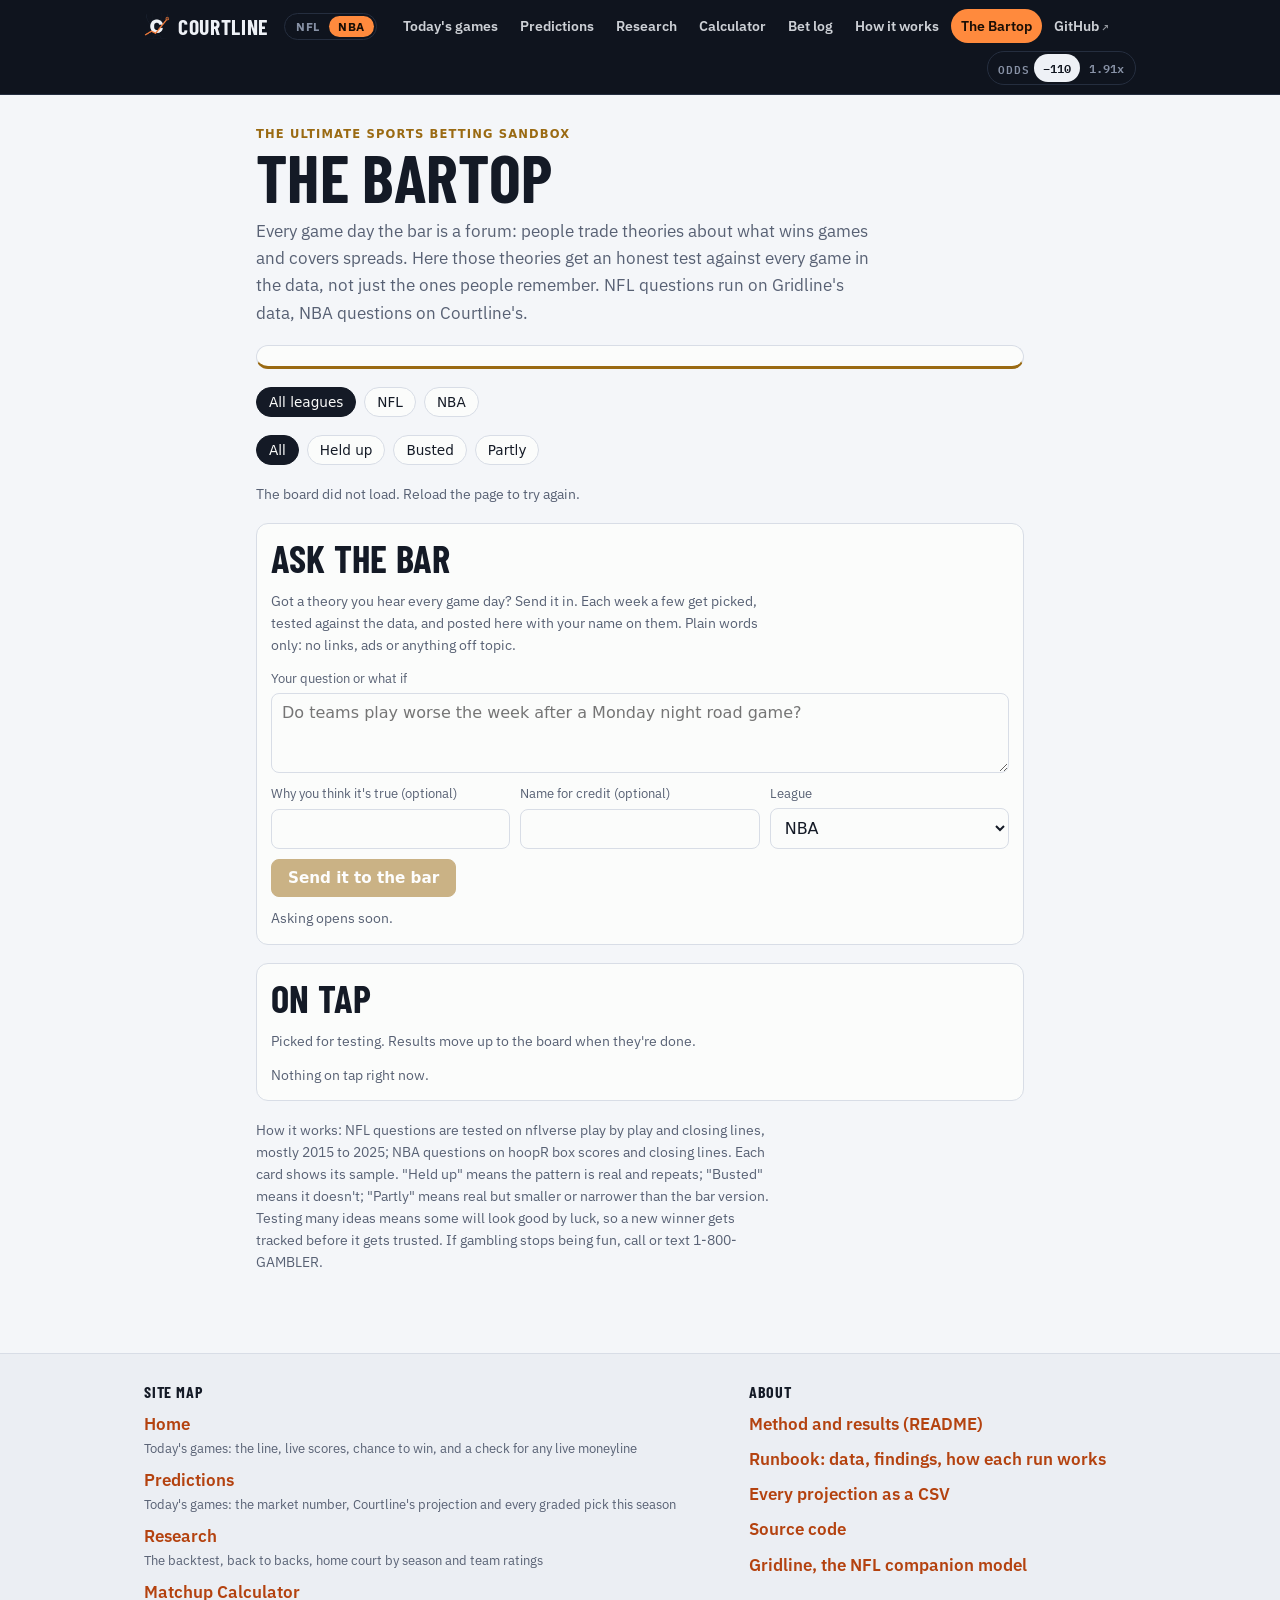
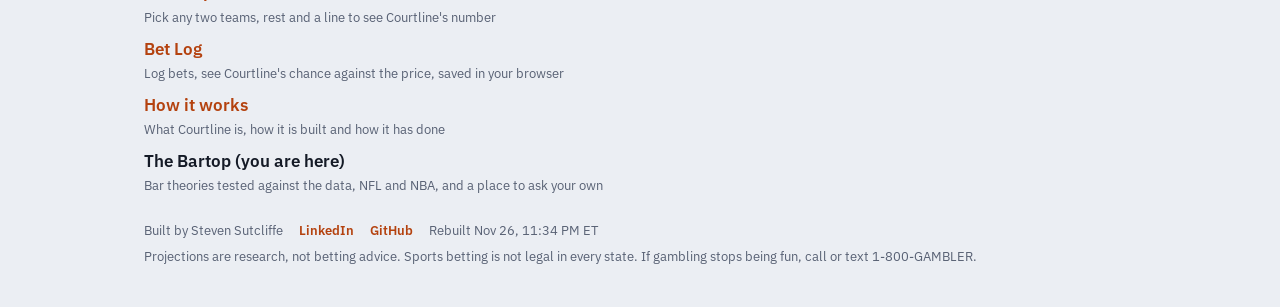
==== commit dc5317be: "NBA odds snapshot 2026-11-27_0434Z and site rebuild" ====
--- a/docs/bartop.html
+++ b/docs/bartop.html
@@ -164,6 +164,6 @@
   });
 })();
 </script>
-</main><footer class="cl-map"><div class="cl-in"><nav aria-label="Site map"><h2>Site map</h2><ul><li><a href="./">Home</a><span class="d">Today&#x27;s games: the line, live scores, chance to win, and a check for any live moneyline</span></li><li><a href="predictions.html">Predictions</a><span class="d">Today&#x27;s games: the market number, Courtline&#x27;s projection and every graded pick this season</span></li><li><a href="research.html">Research</a><span class="d">The backtest, back to backs, home court by season and team ratings</span></li><li><a href="calculator.html">Matchup Calculator</a><span class="d">Pick any two teams, rest and a line to see Courtline&#x27;s number</span></li><li><a href="bet-log.html">Bet Log</a><span class="d">Log bets, see Courtline&#x27;s chance against the price, saved in your browser</span></li><li><a href="how-it-works.html">How it works</a><span class="d">What Courtline is, how it is built and how it has done</span></li><li><span class="here">The Bartop (you are here)</span><span class="d">Bar theories tested against the data, NFL and NBA, and a place to ask your own</span></li></ul></nav><nav aria-label="About Courtline"><h2>About</h2><ul><li><a href="https://github.com/stevopotpie/courtline#readme">Method and results (README)</a></li><li><a href="https://github.com/stevopotpie/courtline/blob/main/RUNBOOK.md">Runbook: data, findings, how each run works</a></li><li><a href="https://github.com/stevopotpie/courtline/blob/main/data/predictions.csv">Every projection as a CSV</a></li><li><a href="https://github.com/stevopotpie/courtline">Source code</a></li><li><a href="https://stevopotpie.github.io/gridline/">Gridline, the NFL companion model</a></li></ul></nav><div class="foot"><span>Built by Steven Sutcliffe</span><a href="https://www.linkedin.com/in/steven-sutcliffe/">LinkedIn</a><a href="https://github.com/stevopotpie">GitHub</a><span>Rebuilt Nov 26, 8:00 PM ET</span><span>Projections are research, not betting advice. Sports betting is not legal in every state. If gambling stops being fun, call or text 1-800-GAMBLER.</span></div></div></footer>
+</main><footer class="cl-map"><div class="cl-in"><nav aria-label="Site map"><h2>Site map</h2><ul><li><a href="./">Home</a><span class="d">Today&#x27;s games: the line, live scores, chance to win, and a check for any live moneyline</span></li><li><a href="predictions.html">Predictions</a><span class="d">Today&#x27;s games: the market number, Courtline&#x27;s projection and every graded pick this season</span></li><li><a href="research.html">Research</a><span class="d">The backtest, back to backs, home court by season and team ratings</span></li><li><a href="calculator.html">Matchup Calculator</a><span class="d">Pick any two teams, rest and a line to see Courtline&#x27;s number</span></li><li><a href="bet-log.html">Bet Log</a><span class="d">Log bets, see Courtline&#x27;s chance against the price, saved in your browser</span></li><li><a href="how-it-works.html">How it works</a><span class="d">What Courtline is, how it is built and how it has done</span></li><li><span class="here">The Bartop (you are here)</span><span class="d">Bar theories tested against the data, NFL and NBA, and a place to ask your own</span></li></ul></nav><nav aria-label="About Courtline"><h2>About</h2><ul><li><a href="https://github.com/stevopotpie/courtline#readme">Method and results (README)</a></li><li><a href="https://github.com/stevopotpie/courtline/blob/main/RUNBOOK.md">Runbook: data, findings, how each run works</a></li><li><a href="https://github.com/stevopotpie/courtline/blob/main/data/predictions.csv">Every projection as a CSV</a></li><li><a href="https://github.com/stevopotpie/courtline">Source code</a></li><li><a href="https://stevopotpie.github.io/gridline/">Gridline, the NFL companion model</a></li></ul></nav><div class="foot"><span>Built by Steven Sutcliffe</span><a href="https://www.linkedin.com/in/steven-sutcliffe/">LinkedIn</a><a href="https://github.com/stevopotpie">GitHub</a><span>Rebuilt Nov 26, 11:34 PM ET</span><span>Projections are research, not betting advice. Sports betting is not legal in every state. If gambling stops being fun, call or text 1-800-GAMBLER.</span></div></div></footer>
 </body>
 </html>
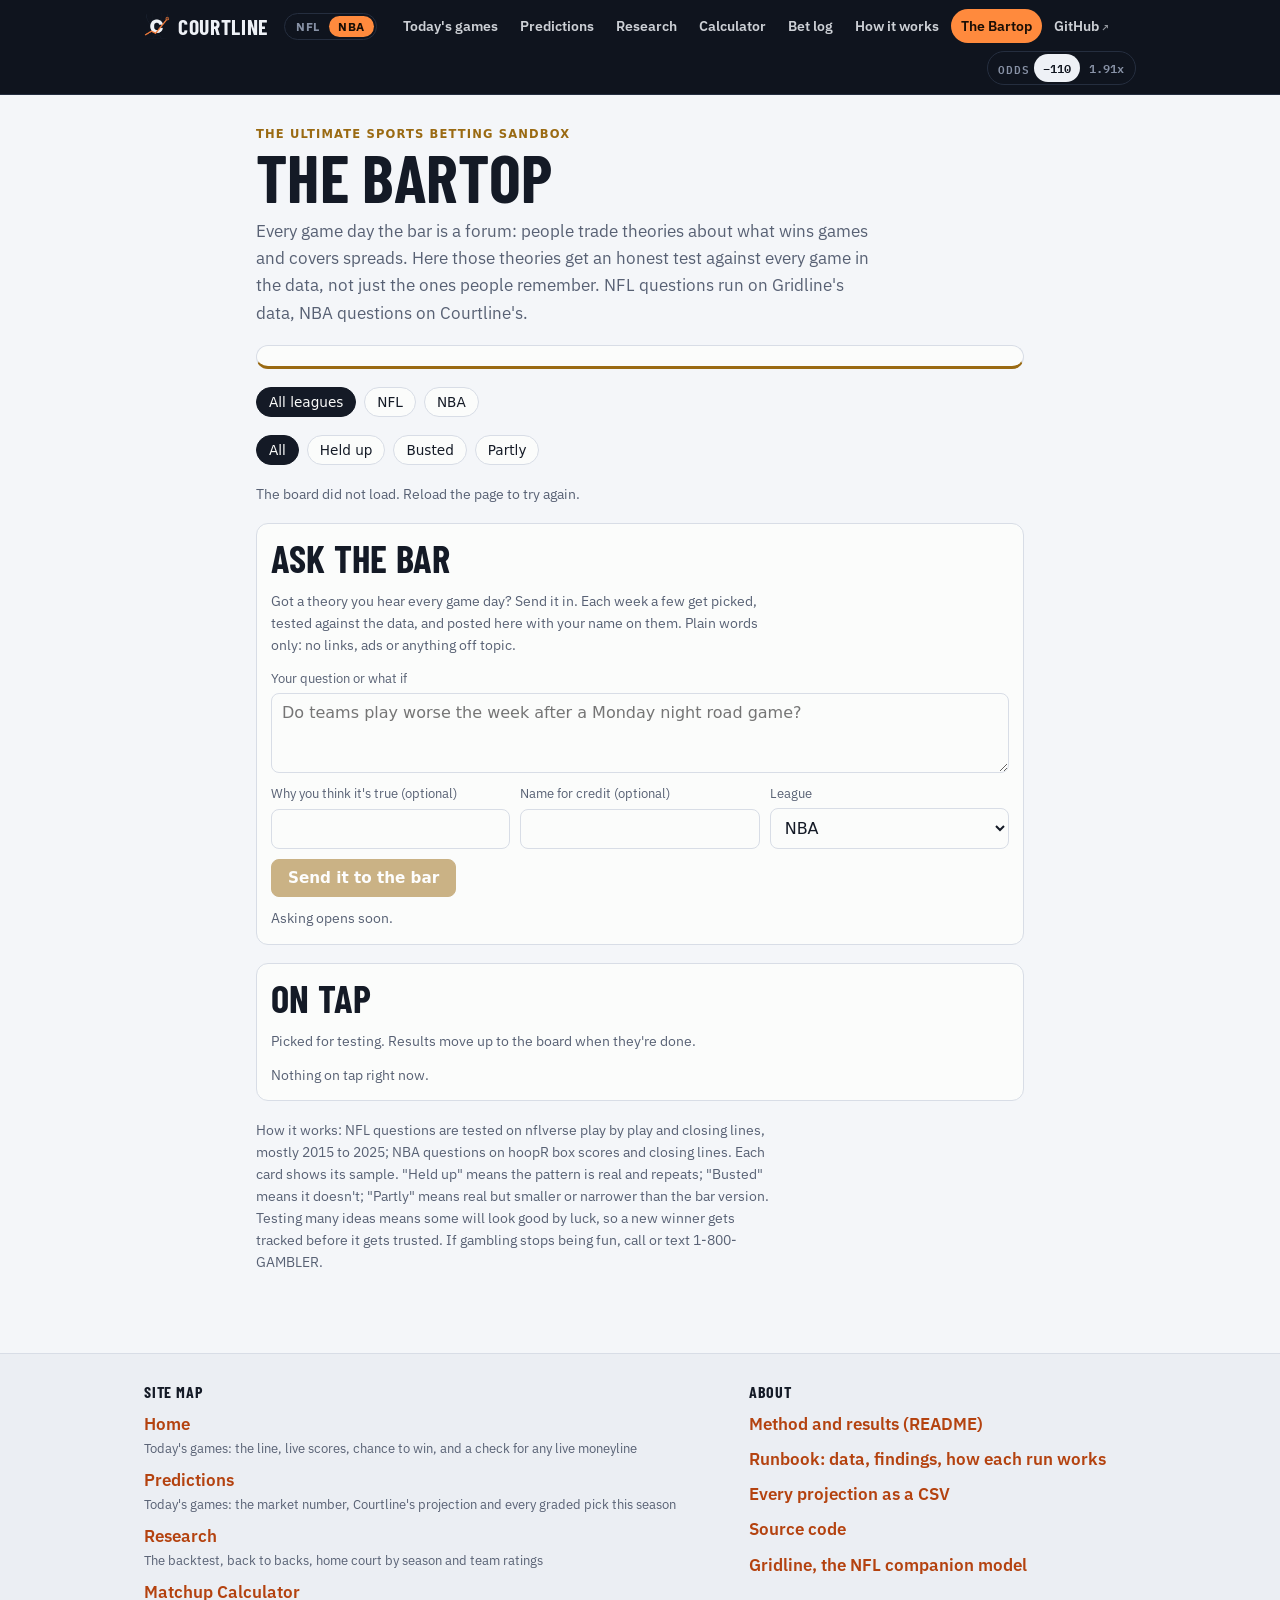
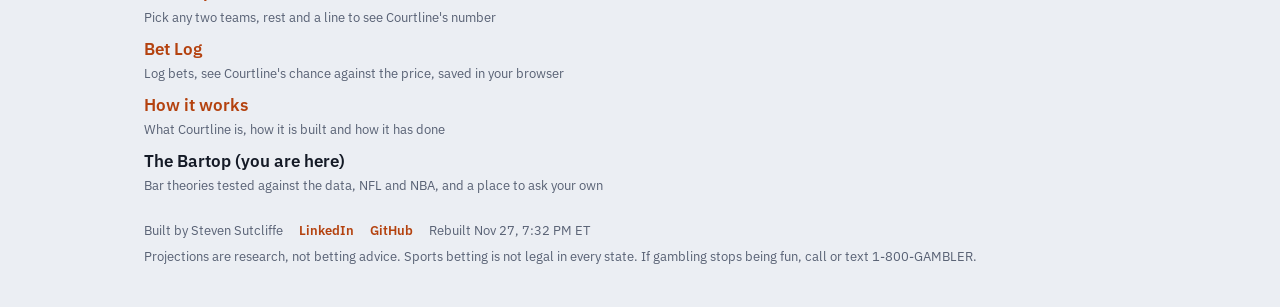
==== commit b01085ee: "Site rebuild 2026-11-28_0034Z" ====
--- a/docs/bartop.html
+++ b/docs/bartop.html
@@ -164,6 +164,6 @@
   });
 })();
 </script>
-</main><footer class="cl-map"><div class="cl-in"><nav aria-label="Site map"><h2>Site map</h2><ul><li><a href="./">Home</a><span class="d">Today&#x27;s games: the line, live scores, chance to win, and a check for any live moneyline</span></li><li><a href="predictions.html">Predictions</a><span class="d">Today&#x27;s games: the market number, Courtline&#x27;s projection and every graded pick this season</span></li><li><a href="research.html">Research</a><span class="d">The backtest, back to backs, home court by season and team ratings</span></li><li><a href="calculator.html">Matchup Calculator</a><span class="d">Pick any two teams, rest and a line to see Courtline&#x27;s number</span></li><li><a href="bet-log.html">Bet Log</a><span class="d">Log bets, see Courtline&#x27;s chance against the price, saved in your browser</span></li><li><a href="how-it-works.html">How it works</a><span class="d">What Courtline is, how it is built and how it has done</span></li><li><span class="here">The Bartop (you are here)</span><span class="d">Bar theories tested against the data, NFL and NBA, and a place to ask your own</span></li></ul></nav><nav aria-label="About Courtline"><h2>About</h2><ul><li><a href="https://github.com/stevopotpie/courtline#readme">Method and results (README)</a></li><li><a href="https://github.com/stevopotpie/courtline/blob/main/RUNBOOK.md">Runbook: data, findings, how each run works</a></li><li><a href="https://github.com/stevopotpie/courtline/blob/main/data/predictions.csv">Every projection as a CSV</a></li><li><a href="https://github.com/stevopotpie/courtline">Source code</a></li><li><a href="https://stevopotpie.github.io/gridline/">Gridline, the NFL companion model</a></li></ul></nav><div class="foot"><span>Built by Steven Sutcliffe</span><a href="https://www.linkedin.com/in/steven-sutcliffe/">LinkedIn</a><a href="https://github.com/stevopotpie">GitHub</a><span>Rebuilt Nov 26, 11:34 PM ET</span><span>Projections are research, not betting advice. Sports betting is not legal in every state. If gambling stops being fun, call or text 1-800-GAMBLER.</span></div></div></footer>
+</main><footer class="cl-map"><div class="cl-in"><nav aria-label="Site map"><h2>Site map</h2><ul><li><a href="./">Home</a><span class="d">Today&#x27;s games: the line, live scores, chance to win, and a check for any live moneyline</span></li><li><a href="predictions.html">Predictions</a><span class="d">Today&#x27;s games: the market number, Courtline&#x27;s projection and every graded pick this season</span></li><li><a href="research.html">Research</a><span class="d">The backtest, back to backs, home court by season and team ratings</span></li><li><a href="calculator.html">Matchup Calculator</a><span class="d">Pick any two teams, rest and a line to see Courtline&#x27;s number</span></li><li><a href="bet-log.html">Bet Log</a><span class="d">Log bets, see Courtline&#x27;s chance against the price, saved in your browser</span></li><li><a href="how-it-works.html">How it works</a><span class="d">What Courtline is, how it is built and how it has done</span></li><li><span class="here">The Bartop (you are here)</span><span class="d">Bar theories tested against the data, NFL and NBA, and a place to ask your own</span></li></ul></nav><nav aria-label="About Courtline"><h2>About</h2><ul><li><a href="https://github.com/stevopotpie/courtline#readme">Method and results (README)</a></li><li><a href="https://github.com/stevopotpie/courtline/blob/main/RUNBOOK.md">Runbook: data, findings, how each run works</a></li><li><a href="https://github.com/stevopotpie/courtline/blob/main/data/predictions.csv">Every projection as a CSV</a></li><li><a href="https://github.com/stevopotpie/courtline">Source code</a></li><li><a href="https://stevopotpie.github.io/gridline/">Gridline, the NFL companion model</a></li></ul></nav><div class="foot"><span>Built by Steven Sutcliffe</span><a href="https://www.linkedin.com/in/steven-sutcliffe/">LinkedIn</a><a href="https://github.com/stevopotpie">GitHub</a><span>Rebuilt Nov 27, 7:32 PM ET</span><span>Projections are research, not betting advice. Sports betting is not legal in every state. If gambling stops being fun, call or text 1-800-GAMBLER.</span></div></div></footer>
 </body>
 </html>
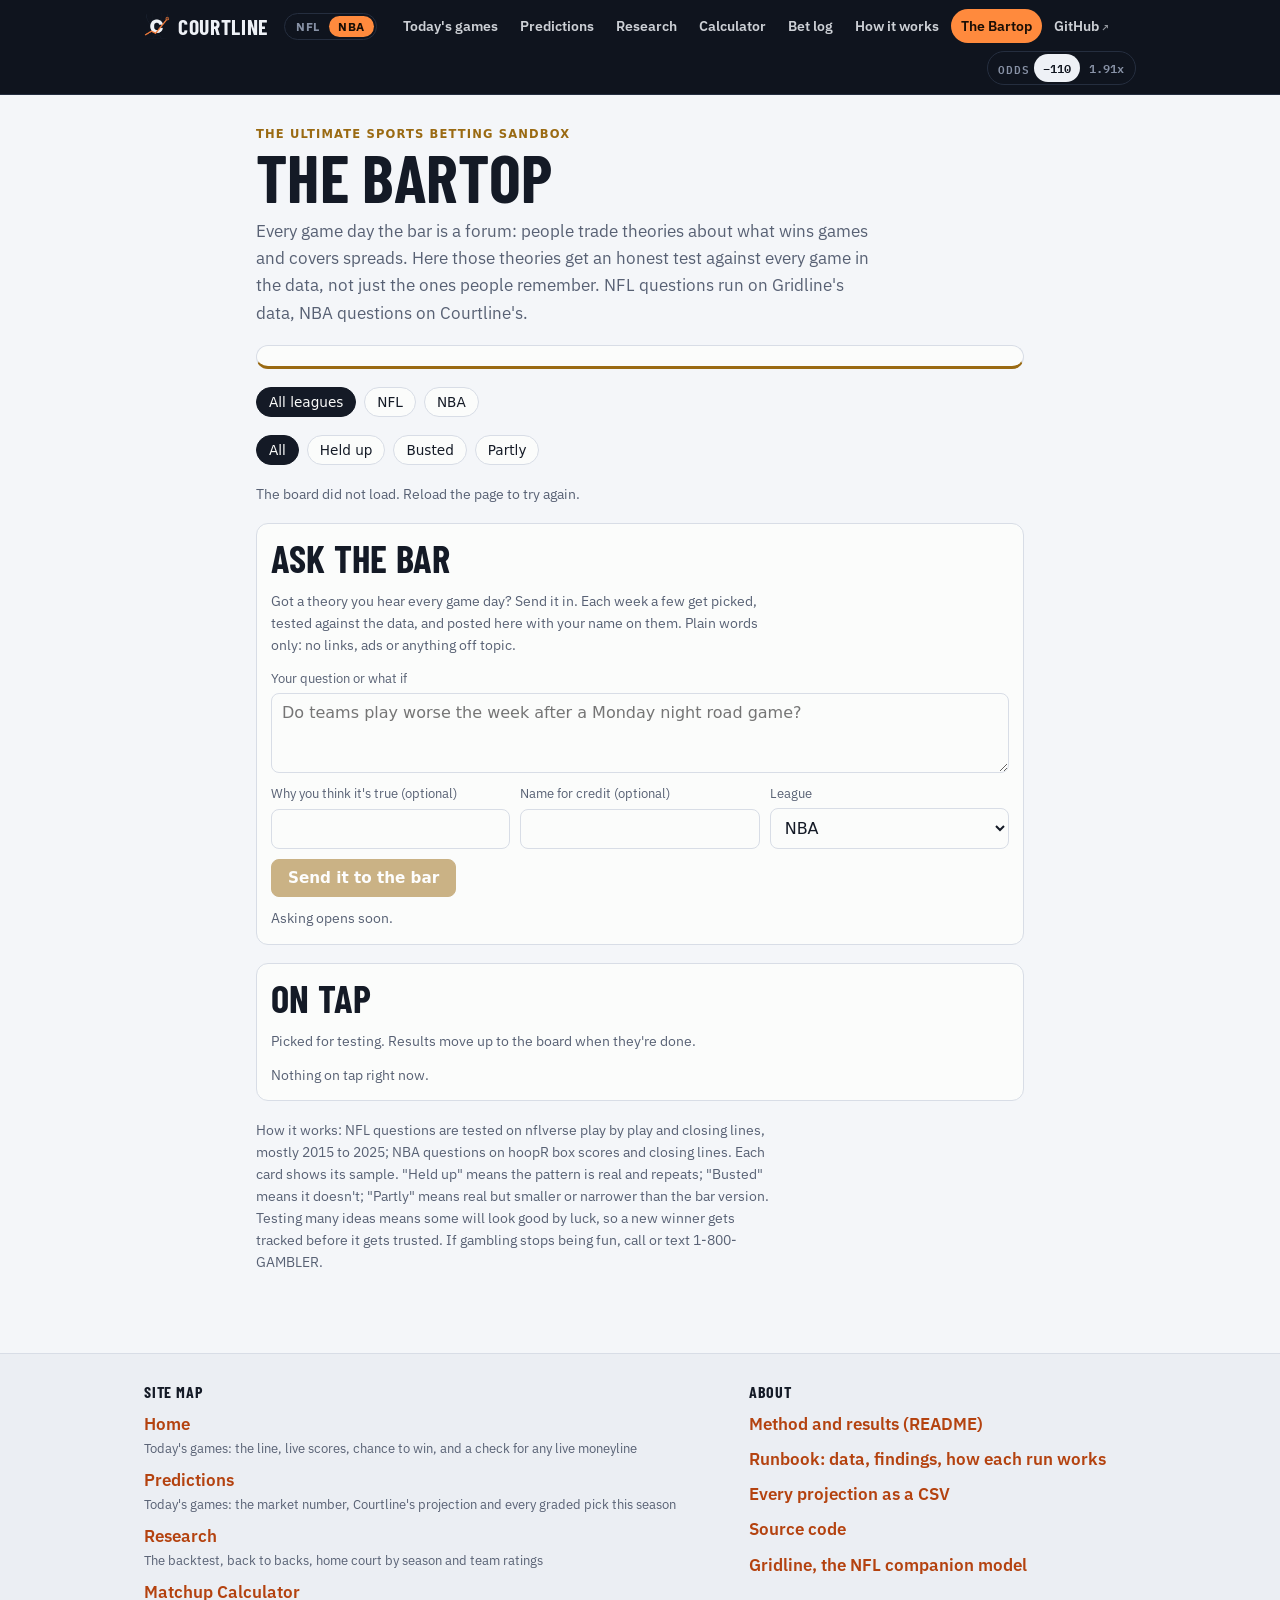
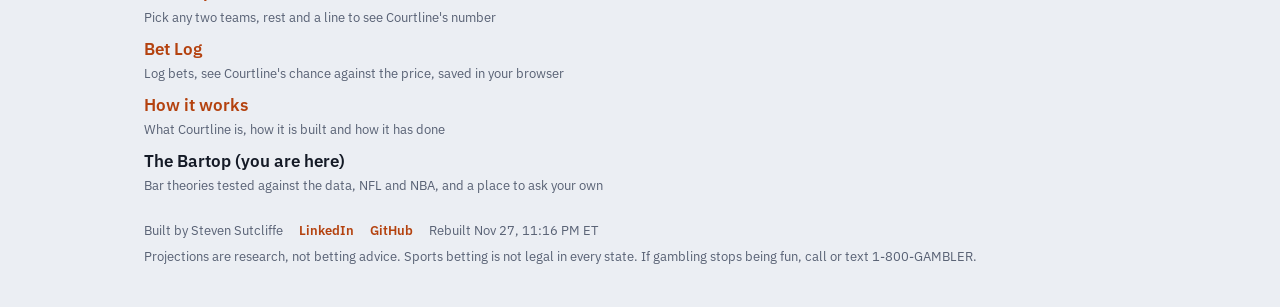
==== commit 91d69c3d: "NBA odds snapshot 2026-11-28_0415Z and site rebuild" ====
--- a/docs/bartop.html
+++ b/docs/bartop.html
@@ -164,6 +164,6 @@
   });
 })();
 </script>
-</main><footer class="cl-map"><div class="cl-in"><nav aria-label="Site map"><h2>Site map</h2><ul><li><a href="./">Home</a><span class="d">Today&#x27;s games: the line, live scores, chance to win, and a check for any live moneyline</span></li><li><a href="predictions.html">Predictions</a><span class="d">Today&#x27;s games: the market number, Courtline&#x27;s projection and every graded pick this season</span></li><li><a href="research.html">Research</a><span class="d">The backtest, back to backs, home court by season and team ratings</span></li><li><a href="calculator.html">Matchup Calculator</a><span class="d">Pick any two teams, rest and a line to see Courtline&#x27;s number</span></li><li><a href="bet-log.html">Bet Log</a><span class="d">Log bets, see Courtline&#x27;s chance against the price, saved in your browser</span></li><li><a href="how-it-works.html">How it works</a><span class="d">What Courtline is, how it is built and how it has done</span></li><li><span class="here">The Bartop (you are here)</span><span class="d">Bar theories tested against the data, NFL and NBA, and a place to ask your own</span></li></ul></nav><nav aria-label="About Courtline"><h2>About</h2><ul><li><a href="https://github.com/stevopotpie/courtline#readme">Method and results (README)</a></li><li><a href="https://github.com/stevopotpie/courtline/blob/main/RUNBOOK.md">Runbook: data, findings, how each run works</a></li><li><a href="https://github.com/stevopotpie/courtline/blob/main/data/predictions.csv">Every projection as a CSV</a></li><li><a href="https://github.com/stevopotpie/courtline">Source code</a></li><li><a href="https://stevopotpie.github.io/gridline/">Gridline, the NFL companion model</a></li></ul></nav><div class="foot"><span>Built by Steven Sutcliffe</span><a href="https://www.linkedin.com/in/steven-sutcliffe/">LinkedIn</a><a href="https://github.com/stevopotpie">GitHub</a><span>Rebuilt Nov 27, 7:32 PM ET</span><span>Projections are research, not betting advice. Sports betting is not legal in every state. If gambling stops being fun, call or text 1-800-GAMBLER.</span></div></div></footer>
+</main><footer class="cl-map"><div class="cl-in"><nav aria-label="Site map"><h2>Site map</h2><ul><li><a href="./">Home</a><span class="d">Today&#x27;s games: the line, live scores, chance to win, and a check for any live moneyline</span></li><li><a href="predictions.html">Predictions</a><span class="d">Today&#x27;s games: the market number, Courtline&#x27;s projection and every graded pick this season</span></li><li><a href="research.html">Research</a><span class="d">The backtest, back to backs, home court by season and team ratings</span></li><li><a href="calculator.html">Matchup Calculator</a><span class="d">Pick any two teams, rest and a line to see Courtline&#x27;s number</span></li><li><a href="bet-log.html">Bet Log</a><span class="d">Log bets, see Courtline&#x27;s chance against the price, saved in your browser</span></li><li><a href="how-it-works.html">How it works</a><span class="d">What Courtline is, how it is built and how it has done</span></li><li><span class="here">The Bartop (you are here)</span><span class="d">Bar theories tested against the data, NFL and NBA, and a place to ask your own</span></li></ul></nav><nav aria-label="About Courtline"><h2>About</h2><ul><li><a href="https://github.com/stevopotpie/courtline#readme">Method and results (README)</a></li><li><a href="https://github.com/stevopotpie/courtline/blob/main/RUNBOOK.md">Runbook: data, findings, how each run works</a></li><li><a href="https://github.com/stevopotpie/courtline/blob/main/data/predictions.csv">Every projection as a CSV</a></li><li><a href="https://github.com/stevopotpie/courtline">Source code</a></li><li><a href="https://stevopotpie.github.io/gridline/">Gridline, the NFL companion model</a></li></ul></nav><div class="foot"><span>Built by Steven Sutcliffe</span><a href="https://www.linkedin.com/in/steven-sutcliffe/">LinkedIn</a><a href="https://github.com/stevopotpie">GitHub</a><span>Rebuilt Nov 27, 11:16 PM ET</span><span>Projections are research, not betting advice. Sports betting is not legal in every state. If gambling stops being fun, call or text 1-800-GAMBLER.</span></div></div></footer>
 </body>
 </html>
